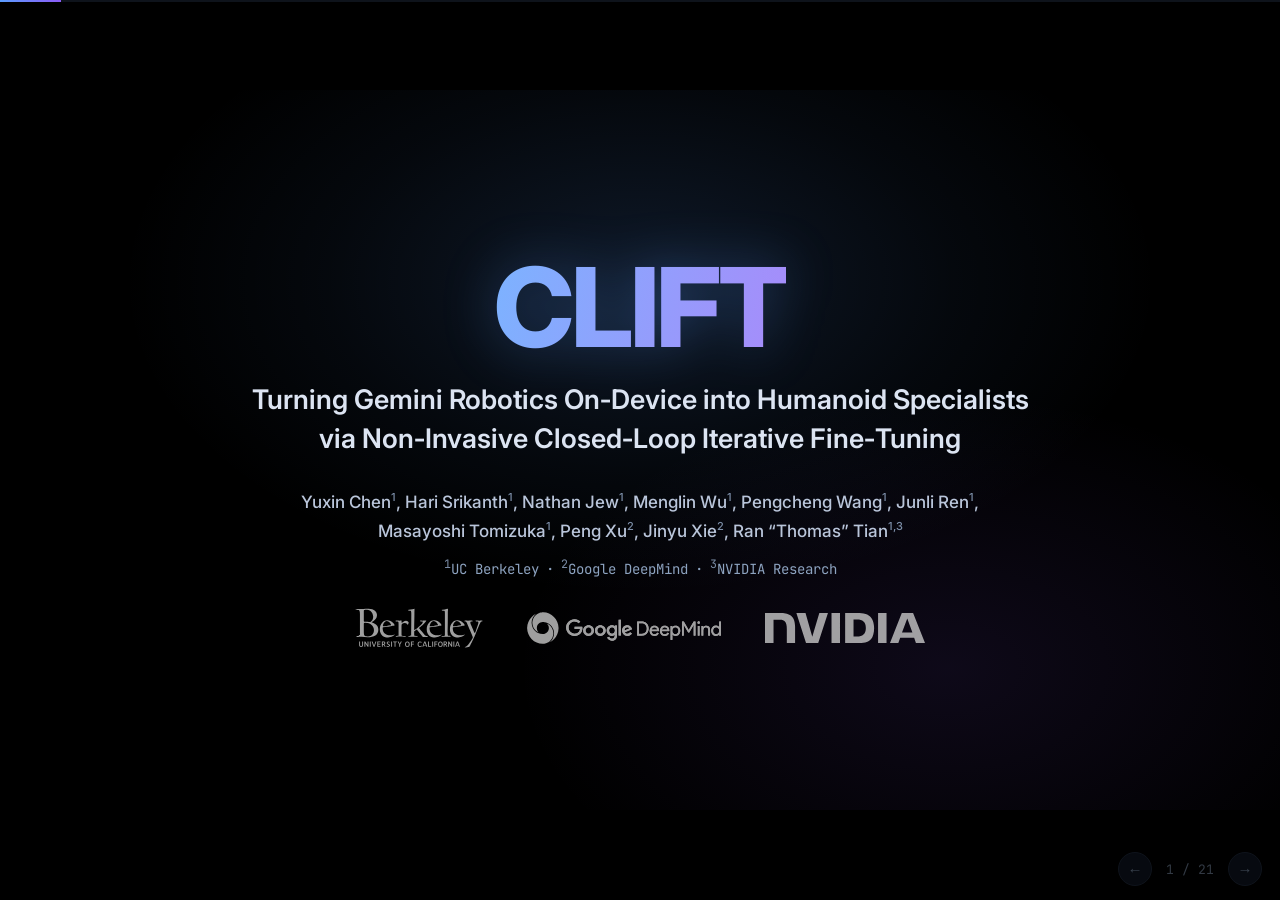
==== slides/index.html @ 599f0b3c "Add talk slides; fix film S05 question line; audit-driven clip recuts - slides/: 21-page HTML talk d" ====
<!DOCTYPE html>
<html lang="en">
<head>
  <meta charset="utf-8">
  <meta name="viewport" content="width=device-width, initial-scale=1">
  <title>CLIFT — Talk Slides</title>
  <meta name="robots" content="noindex">

  <link rel="preconnect" href="https://fonts.googleapis.com">
  <link rel="preconnect" href="https://fonts.gstatic.com" crossorigin>
  <link href="https://fonts.googleapis.com/css2?family=Inter:wght@400;500;600;700;800&family=JetBrains+Mono:wght@400;500;600&display=swap" rel="stylesheet">
  <link rel="stylesheet" href="./slides.css">
  <link rel="icon" href="data:image/svg+xml,%3Csvg xmlns='http://www.w3.org/2000/svg' viewBox='0 0 32 32'%3E%3Cdefs%3E%3ClinearGradient id='g' x1='0' y1='0' x2='1' y2='1'%3E%3Cstop offset='0' stop-color='%237cb3ff'/%3E%3Cstop offset='1' stop-color='%23a78bfa'/%3E%3C/linearGradient%3E%3C/defs%3E%3Crect width='32' height='32' rx='7' fill='%23000'/%3E%3Cpath d='M21.5 11.2a6.4 6.4 0 1 0 0 9.6' fill='none' stroke='url(%23g)' stroke-width='3.2' stroke-linecap='round'/%3E%3C/svg%3E">
  <script defer src="./slides.js"></script>
</head>
<body>

<div class="deck">

  <!-- 1 · title -->
  <section class="slide slide-title slide-full">
    <div class="stage">
      <div class="glow" aria-hidden="true"></div>
      <div class="center-col">
        <h1 class="wordmark grad">CLIFT</h1>
        <p class="deck-line">Turning Gemini Robotics On&#8209;Device into Humanoid Specialists<br>
          via Non&#8209;Invasive Closed&#8209;Loop Iterative Fine&#8209;Tuning</p>
        <p class="authors">
          Yuxin Chen<sup>1</sup>, Hari Srikanth<sup>1</sup>, Nathan Jew<sup>1</sup>, Menglin Wu<sup>1</sup>,
          Pengcheng Wang<sup>1</sup>, Junli Ren<sup>1</sup>,<br>
          Masayoshi Tomizuka<sup>1</sup>, Peng Xu<sup>2</sup>, Jinyu Xie<sup>2</sup>, Ran &ldquo;Thomas&rdquo; Tian<sup>1,3</sup>
        </p>
        <p class="affils"><sup>1</sup>UC Berkeley&ensp;&middot;&ensp;<sup>2</sup>Google DeepMind&ensp;&middot;&ensp;<sup>3</sup>NVIDIA Research</p>
        <div class="logo-row">
          <img src="../static/images/logo_berkeley.svg" alt="UC Berkeley" style="height:40px">
          <img src="../static/images/logo_gdm.svg" alt="Google DeepMind" style="height:32px">
          <img src="../static/images/logo_nvidia.svg" alt="NVIDIA" style="height:30px">
        </div>
      </div>
    </div>
  </section>

  <!-- 2 · background: robot FMs are here -->
  <section class="slide">
    <div class="stage">
      <h2 class="slide-h">Robot foundation models are getting remarkably capable</h2>
      <div class="tiles">
        <div class="tile">
          <video muted loop playsinline preload="metadata" poster="../static/images/bg_aloha_poster.jpg?v=3" src="../static/videos/bg_aloha.mp4?v=3"></video>
          <img class="print-poster" src="../static/images/bg_aloha_poster.jpg?v=3" alt="">
          <p class="tile-name">Bimanual manipulation</p>
        </div>
        <div class="tile">
          <video muted loop playsinline preload="metadata" poster="../static/images/bg_humanoid_poster.jpg?v=3" src="../static/videos/bg_humanoid.mp4?v=3"></video>
          <img class="print-poster" src="../static/images/bg_humanoid_poster.jpg?v=3" alt="">
          <p class="tile-name">Humanoids</p>
        </div>
        <div class="tile">
          <video muted loop playsinline preload="metadata" poster="../static/images/bg_hero_poster.jpg?v=3" src="../static/videos/bg_hero.mp4?v=3"></video>
          <img class="print-poster" src="../static/images/bg_hero_poster.jpg?v=3" alt="">
          <p class="tile-name">Language-conditioned skills</p>
        </div>
      </div>
      <p class="note center">One generalist policy — many tasks, many embodiments, out of the box.&ensp;<span class="credit">footage: Google DeepMind, Gemini Robotics</span></p>
    </div>
  </section>

  <!-- 3 · background: LLMs behind an API -->
  <section class="slide">
    <div class="stage">
      <h2 class="slide-h">In language, capability already lives behind an API</h2>
      <div class="cols cols-media-heavy">
        <div class="col-media">
          <div class="code-card">
<pre><span class="c-dim">$</span> curl https://api.openai.com/v1/<span class="c-hl">fine_tuning</span>/jobs \
    -H "Authorization: Bearer $OPENAI_API_KEY" \
    -d '{
      "model": "gpt-4o",
      "training_file": <span class="c-str">"file-demos-abc123"</span>
    }'

<span class="c-dim">{ "object": "fine_tuning.job", "status": "queued", ... }</span>
<span class="c-pos">&rarr; ft:gpt-4o:your-org::a1b2c3</span></pre>
          </div>
        </div>
        <div class="col-text">
          <ul>
            <li>The strongest language models are <strong>closed-weight</strong> — no parameters, gradients, or logits for downstream users</li>
            <li>Adaptation is a managed service: <strong>upload training data, receive a tuned model</strong></li>
            <li>This is the norm across the frontier</li>
          </ul>
        </div>
      </div>
    </div>
  </section>

  <!-- 4 · background: robotics follows -->
  <section class="slide">
    <div class="stage">
      <h2 class="slide-h">Robotics is following the same playbook</h2>
      <div class="cols cols-media-heavy">
        <div class="col-media">
          <div class="clip"><video muted loop playsinline preload="metadata" poster="../static/images/anim_intro_poster.jpg?v=3" src="../static/videos/anim_intro.mp4?v=3"></video>
          <img class="print-poster" src="../static/images/anim_intro_poster.jpg?v=3" alt=""></div>
        </div>
        <div class="col-text">
          <ul>
            <li>The most capable robot foundation models <strong>may not be fully open-weight</strong></li>
            <li>Capability lives behind a service, not a checkpoint</li>
            <li>Developers may get only one interface: <strong>a managed SFT API</strong></li>
          </ul>
        </div>
      </div>
    </div>
  </section>

  <!-- 3 · GROD -->
  <section class="slide">
    <div class="stage">
      <h2 class="slide-h">Gemini Robotics On&#8209;Device: a powerful foundation</h2>
      <div class="cols">
        <div class="col-text">
          <ul>
            <li>A powerful robot foundation model, designed to run <strong>locally on robots</strong></li>
            <li>Exposed through a <strong>managed SFT API</strong></li>
            <li>Fine-tuned on the same demonstrations, it already far outperforms open-weight alternatives</li>
          </ul>
          <div class="hchart">
            <div class="hlegend">
              <span class="hkey"><i class="hswatch hswatch-grod"></i>GROD (SFT)</span>
              <span class="hkey"><i class="hswatch hswatch-pi"></i>&pi;<sub>0.5</sub> (SFT)</span>
            </div>
            <div class="hgroup">
              <p class="hlabel">Box packing</p>
              <div class="hrow"><div class="htrack"><i class="hfill" style="--w: 93%"></i></div><span class="hval">93</span></div>
              <div class="hrow"><div class="htrack"><i class="hfill hfill-dim" style="--w: 59%"></i></div><span class="hval">59</span></div>
            </div>
            <div class="hgroup">
              <p class="hlabel">Cup insertion</p>
              <div class="hrow"><div class="htrack"><i class="hfill" style="--w: 70%"></i></div><span class="hval">70</span></div>
              <div class="hrow"><div class="htrack"><i class="hfill hfill-dim" style="--w: 50%"></i></div><span class="hval">50</span></div>
            </div>
            <div class="hgroup">
              <p class="hlabel">Bimanual plate handover</p>
              <div class="hrow"><div class="htrack"><i class="hfill" style="--w: 53%"></i></div><span class="hval">53</span></div>
              <div class="hrow"><div class="htrack"><i class="hfill hfill-dim" style="--w: 5%"></i></div><span class="hval">5</span></div>
            </div>
            <p class="hfoot">success rate % &middot; 100 trials &middot; same demonstrations</p>
          </div>
        </div>
        <div class="col-media">
          <div class="clip"><video muted loop playsinline preload="metadata" poster="../static/images/anim_grod_poster.jpg?v=3" src="../static/videos/anim_grod.mp4?v=3"></video>
          <img class="print-poster" src="../static/images/anim_grod_poster.jpg?v=3" alt=""></div>
        </div>
      </div>
    </div>
  </section>

  <!-- 4 · failures -->
  <section class="slide">
    <div class="stage">
      <h2 class="slide-h">Imitation alone leaves a deployment gap</h2>
      <div class="duo">
        <div>
          <div class="clip"><video muted playsinline preload="metadata" poster="../static/images/anim_trend_poster.jpg?v=7" src="../static/videos/anim_trend.mp4?v=7"></video>
          <img class="print-poster" src="../static/images/anim_trend_poster.jpg" alt=""></div>
          <p class="cap">Success rate slides as contact gets richer</p>
        </div>
        <div>
          <div class="clip"><video muted loop playsinline preload="metadata" poster="../static/images/anim_fails_poster.jpg?v=3" src="../static/videos/anim_fails.mp4?v=3"></video>
          <img class="print-poster" src="../static/images/anim_fails_poster.jpg?v=3" alt=""></div>
          <div class="pillrow">
            <span class="pill-tag">after deployment</span>
            <span class="pill">covariate shift</span>
            <span class="pill">real-world dynamics</span>
            <span class="pill">controller-specific failures</span>
          </div>
        </div>
      </div>
      <p class="note center">A limit of SFT-only adaptation — for any policy, not any particular model.</p>
    </div>
  </section>

  <!-- 5 · the wall -->
  <section class="slide">
    <div class="stage">
      <h2 class="slide-h">Every door into closed-loop training is locked</h2>
      <div class="cols cols-media-heavy">
        <div class="col-media">
          <div class="clip"><video muted loop playsinline preload="metadata" poster="../static/images/anim_locked_poster.jpg?v=6" src="../static/videos/anim_locked.mp4?v=6"></video>
          <img class="print-poster" src="../static/images/anim_locked_poster.jpg?v=6" alt=""></div>
        </div>
        <div class="col-text">
          <ul>
            <li>Mastery takes practice: the robot must learn <strong>in closed loop</strong></li>
            <li>Standard closed-loop learning needs <strong>gradients, losses, action likelihoods, custom objectives</strong></li>
            <li>A closed-weight model exposes none of them — by design</li>
          </ul>
          <p class="note">The only access point: a managed SFT API.</p>
        </div>
      </div>
    </div>
  </section>

  <!-- 6 · question -->
  <section class="slide slide-full">
    <div class="stage">
      <div class="center-col statement">
        <h2 class="big-q">How can a closed-weight model<br>learn in <em class="grad-inline">closed loop</em>?</h2>
      </div>
    </div>
  </section>

  <!-- 7 · reveal -->
  <section class="slide">
    <div class="stage">
      <h2 class="slide-h"><span class="grad-inline">CLIFT</span> — Closed-Loop Iterative Fine-Tuning</h2>
      <div class="cols cols-media-heavy">
        <div class="col-media">
          <div class="clip"><video muted loop playsinline preload="metadata" poster="../static/images/anim_reveal_poster.jpg?v=3" src="../static/videos/anim_reveal.mp4?v=3"></video>
          <img class="print-poster" src="../static/images/anim_reveal_poster.jpg?v=3" alt=""></div>
        </div>
        <div class="col-text">
          <ul>
            <li>We cannot open the model —<br><strong>but we can change what it learns from</strong></li>
            <li>Not just expert demonstrations: the robot&rsquo;s <strong>entire deployment experience</strong></li>
            <li>Successes, failures, and everything in between</li>
          </ul>
        </div>
      </div>
    </div>
  </section>

  <!-- 8 · method overview -->
  <section class="slide">
    <div class="stage">
      <h2 class="slide-h">A deployment-time data flywheel — API-only, non-invasive</h2>
      <div class="plate">
        <img src="../static/images/teaser.png" alt="The CLIFT flywheel diagram">
      </div>
    </div>
  </section>

  <!-- 9a · reward training -->
  <section class="slide">
    <div class="stage">
      <p class="kicker"><span class="step-num">01</span>Score</p>
      <h2 class="slide-h">A reward model calibrated to human judgment</h2>
      <div class="flow">
        <div class="flow-stage">
          <div class="flow-card">
            <h3>VLM reward generator</h3>
            <p><strong>K&thinsp;=&thinsp;12</strong> candidate dense reward functions per task, via temperature sampling</p>
            <div class="chips"><span>r&#8321;</span><span>r&#8322;</span><span>&#8230;</span><span>r&#8321;&#8322;</span></div>
          </div>
        </div>
        <div class="flow-arrow">&rarr;<span>select</span></div>
        <div class="flow-stage">
          <div class="flow-card">
            <h3>A &nbsp;&gt;&nbsp; B</h3>
            <div class="ab-pair">
              <div class="ab-good"><video muted loop playsinline preload="metadata" src="../static/videos/ab_a.mp4?v=3"></video><span>A</span></div>
              <div class="ab-bad"><video muted loop playsinline preload="metadata" src="../static/videos/ab_b.mp4?v=3"></video><span>B</span></div>
            </div>
            <p><strong>100 rollout pairs</strong>, judged side-by-side from three viewpoints by an expert</p>
            <div class="chips"><span>cleaner grasps</span><span>smoother motion</span><span>safer contacts</span></div>
          </div>
        </div>
        <div class="flow-arrow">&rarr;<span>distill</span></div>
        <div class="flow-stage">
          <div class="flow-card flow-card-hl">
            <h3>&#10022; Dense reward model</h3>
            <p>Qwen3-VL, regressed onto the ~200 preference-labeled rollouts &middot; per-step, reusable across cycles</p>
            <div class="chips chips-pos"><span>progress</span><span>quality</span><span>safety</span></div>
          </div>
        </div>
      </div>
      <p class="note center">Select: keep the candidates whose induced return rankings best match human preferences &middot; calibrate once, score every rollout.</p>
    </div>
  </section>

  <!-- 9a2 · reward model concept -->
  <section class="slide">
    <div class="stage">
      <p class="kicker"><span class="step-num">01</span>Score</p>
      <h2 class="slide-h">What the reward model computes</h2>
      <div class="clip clip-wide"><video muted loop playsinline preload="metadata" poster="../static/images/anim_rmconcept_poster.jpg" src="../static/videos/anim_rmconcept.mp4"></video>
      <img class="print-poster" src="../static/images/anim_rmconcept_poster.jpg" alt=""></div>
      <p class="note center">Observations + task context &rarr; dense per-frame rewards &middot; failures collapse to zero &middot; the signal that enables policy improvement.</p>
    </div>
  </section>

  <!-- 9b · scoring -->
  <section class="slide">
    <div class="stage">
      <p class="kicker"><span class="step-num">01</span>Score</p>
      <h2 class="slide-h">The reward model watches every rollout</h2>
      <div class="cols cols-media-heavy">
        <div class="col-media">
          <div class="clip"><video muted loop playsinline preload="metadata" poster="../static/images/anim_reward_poster.jpg?v=3" src="../static/videos/anim_reward.mp4?v=3"></video>
          <img class="print-poster" src="../static/images/anim_reward_poster.jpg?v=3" alt=""></div>
        </div>
        <div class="col-text">
          <ul>
            <li>Scores <strong>task progress, execution quality, and safety</strong> at every step</li>
            <li>Judges rollouts like a human operator</li>
            <li>Credit assigned <strong>chunk by chunk</strong>, not per episode</li>
          </ul>
        </div>
      </div>
    </div>
  </section>

  <!-- 10 · relabel -->
  <section class="slide">
    <div class="stage">
      <p class="kicker"><span class="step-num">02</span>Relabel</p>
      <h2 class="slide-h">Reward feedback becomes ordinary SFT data</h2>
      <div class="cols cols-media-heavy">
        <div class="col-media">
          <div class="clip"><video muted loop playsinline preload="metadata" poster="../static/images/anim_encode_poster.jpg?v=3" src="../static/videos/anim_encode.mp4?v=3"></video>
          <img class="print-poster" src="../static/images/anim_encode_poster.jpg?v=3" alt=""></div>
        </div>
        <div class="col-text">
          <ul>
            <li>Each chunk compared, via visual retrieval, against chunks from similar states &rarr; <strong>advantage token</strong></li>
            <li>Observation and action exactly as executed; the advantage written <strong>into the instruction</strong>, in plain text</li>
            <li>To the API, this is just supervised data</li>
          </ul>
        </div>
      </div>
    </div>
  </section>

  <!-- 10b · retrieval evidence -->
  <section class="slide">
    <div class="stage">
      <p class="kicker"><span class="step-num">02</span>Relabel</p>
      <h2 class="slide-h">Advantage is judged against similar states</h2>
      <div class="plate">
        <img src="../static/images/fig_retrieval.png?v=1" alt="Query observation and top-3 most similar observations retrieved from other rollouts, box packing task">
      </div>
      <p class="note center">Each chunk&rsquo;s return is compared against chunks from the most similar starting states, retrieved by visual similarity
        — so credit auto-calibrates to state difficulty. Top-returning chunks earn <span style="color: var(--pos)">Advantage=True</span>.</p>
    </div>
  </section>

  <!-- 11 · condition -->
  <section class="slide">
    <div class="stage">
      <p class="kicker"><span class="step-num">03</span>Condition</p>
      <h2 class="slide-h">At inference, the token becomes a switch</h2>
      <div class="cols cols-media-heavy">
        <div class="col-media">
          <div class="clip"><video muted loop playsinline preload="metadata" poster="../static/images/anim_condition_poster.jpg?v=3" src="../static/videos/anim_condition.mp4?v=3"></video>
          <img class="print-poster" src="../static/images/anim_condition_poster.jpg?v=3" alt=""></div>
        </div>
        <div class="col-text">
          <ul>
            <li>During training the advantage token was a label</li>
            <li>At deployment it is flipped one way — <strong class="pos">True</strong></li>
            <li>The policy steers toward what humans prefer, away from what the reward model rejected</li>
          </ul>
        </div>
      </div>
    </div>
  </section>

  <!-- 12 · iterate -->
  <section class="slide">
    <div class="stage">
      <p class="kicker"><span class="step-num">04</span>Iterate</p>
      <h2 class="slide-h">Deploy &rarr; score &rarr; relabel &rarr; fine&#8209;tune — then again</h2>
      <div class="cols cols-media-heavy">
        <div class="col-media">
          <div class="clip"><video muted loop playsinline preload="metadata" poster="../static/images/anim_flywheel_poster.jpg?v=3" src="../static/videos/anim_flywheel.mp4?v=3"></video>
          <img class="print-poster" src="../static/images/anim_flywheel_poster.jpg?v=3" alt=""></div>
        </div>
        <div class="col-text">
          <ul>
            <li>Relabeled rollouts appended to a <strong>cumulative dataset</strong></li>
            <li>Base model re-fine-tuned <strong>from scratch</strong> each cycle — avoids distributional drift</li>
            <li>Each cycle: a stronger task specialist</li>
          </ul>
        </div>
      </div>
    </div>
  </section>

  <!-- 13 · setup -->
  <section class="slide">
    <div class="stage">
      <h2 class="slide-h">Real Unitree G1 humanoid &middot; three contact-rich tasks</h2>
      <div class="cols cols-even">
        <div class="col-media">
          <div class="plate plate-photo"><img src="../static/images/teleop.png" alt="Whole-body VR teleoperation"></div>
          <p class="cap">Whole-body VR teleoperation for demonstrations</p>
        </div>
        <div class="col-media">
          <div class="plate"><img src="../static/images/tasks.png" alt="Task suite"></div>
          <p class="cap">Box packing &middot; cup insertion &middot; bimanual plate handover</p>
        </div>
      </div>
      <p class="note center">Whole-body balancing throughout — viewpoint, end-effector pose and contact geometry keep shifting.</p>
    </div>
  </section>

  <!-- 14 · results -->
  <section class="slide" id="results-slide">
    <div class="stage">
      <h2 class="slide-h">Generalist &rarr; specialist, in two cycles</h2>
      <div class="tiles">
        <div class="tile">
          <video muted loop playsinline preload="metadata" poster="../static/images/task_box_poster.jpg?v=3" src="../static/videos/task_box.mp4?v=3"></video>
          <img class="print-poster" src="../static/images/task_box_poster.jpg?v=3" alt="">
          <p class="tile-name">Box packing</p>
          <p class="tile-nums"><span class="base">93%</span><span class="arr">&rarr;</span><span class="fin" data-count="100" data-from="93">100%</span></p>
        </div>
        <div class="tile">
          <video muted loop playsinline preload="metadata" poster="../static/images/task_cup_poster.jpg?v=3" src="../static/videos/task_cup.mp4?v=3"></video>
          <img class="print-poster" src="../static/images/task_cup_poster.jpg?v=3" alt="">
          <p class="tile-name">Cup insertion</p>
          <p class="tile-nums"><span class="base">70%</span><span class="arr">&rarr;</span><span class="fin" data-count="98" data-from="70">98%</span></p>
        </div>
        <div class="tile">
          <video muted loop playsinline preload="metadata" poster="../static/images/task_plate_poster.jpg?v=3" src="../static/videos/task_plate.mp4?v=3"></video>
          <img class="print-poster" src="../static/images/task_plate_poster.jpg?v=3" alt="">
          <p class="tile-name">Bimanual plate handover</p>
          <p class="tile-nums"><span class="base">53%</span><span class="arr">&rarr;</span><span class="fin" data-count="96" data-from="53">96%</span></p>
        </div>
      </div>
      <p class="note center">Success rate over 100 trials per task &middot; API-only &middot; no additional human demonstrations</p>
    </div>
  </section>

  <!-- 15 · beyond GROD -->
  <section class="slide">
    <div class="stage">
      <h2 class="slide-h">The mechanism transfers — the base model sets the ceiling</h2>
      <div class="cols">
        <div class="col-text">
          <ul>
            <li>Same pipeline improves open-weight &pi;<sub>0.5</sub>: 59/50/5 &rarr; <strong>76/56/30</strong> — but plateaus far lower</li>
            <li>A stronger model through a <strong>narrow SFT interface</strong> beats a weaker model with full internal access (FiLM-style invasive conditioning)</li>
            <li>Emergent behaviors after closed-loop practice: reorienting before grasping, retrying failed insertions</li>
          </ul>
        </div>
        <div class="col-media">
          <div class="plate"><img src="../static/images/results.png" alt="Results across models and access regimes"></div>
        </div>
      </div>
    </div>
  </section>

  <!-- 16 · closing -->
  <section class="slide slide-title slide-full">
    <div class="stage">
      <div class="glow" aria-hidden="true"></div>
      <div class="center-col">
        <h1 class="wordmark grad">CLIFT</h1>
        <p class="deck-line">Task mastery for closed-weight robot foundation models —<br>
          <strong>without ever opening the model box.</strong></p>
        <p class="affils">arxiv.org/abs/2607.29172&ensp;&middot;&ensp;thomaschen98.github.io/clift</p>
        <div class="logo-row">
          <img src="../static/images/logo_berkeley.svg" alt="UC Berkeley" style="height:36px">
          <img src="../static/images/logo_gdm.svg" alt="Google DeepMind" style="height:29px">
          <img src="../static/images/logo_nvidia.svg" alt="NVIDIA" style="height:27px">
        </div>
      </div>
    </div>
  </section>

</div>

<div class="hud" aria-hidden="true">
  <button class="hud-btn" id="prev" aria-label="Previous slide">&#8592;</button>
  <span class="hud-count" id="count">1 / 16</span>
  <button class="hud-btn" id="next" aria-label="Next slide">&#8594;</button>
</div>
<div class="deck-progress" aria-hidden="true"><i id="deck-bar"></i></div>

</body>
</html>
---- slides/slides.css ----
/* ==========================================================================
   CLIFT talk slides — same design system as the film and the project page.
   Fixed 1280x720 stage, scaled to the viewport. Print = one page per slide.
   ========================================================================== */

:root {
  --bg: #000000;
  --surface: #121a29;
  --surface-2: #161e2e;
  --border: #243044;
  --text: #e8edf5;
  --text-dim: #8da3c0;
  --text-faint: #7d8fa9;
  --brand: #5b9dff;
  --brand-bright: #7cb3ff;
  --brand2: #8b5cf6;
  --brand2-bright: #a78bfa;
  --pos: #34d399;
  --font: 'Inter', -apple-system, 'Segoe UI', Roboto, Helvetica, Arial, sans-serif;
  --mono: 'JetBrains Mono', 'SF Mono', Menlo, Consolas, monospace;
}

* { box-sizing: border-box; }

html, body {
  margin: 0;
  height: 100%;
  background: var(--bg);
  color: var(--text);
  font-family: var(--font);
  overflow: hidden;
}

/* ---------------- deck & stage ---------------- */

.slide {
  position: fixed;
  inset: 0;
  display: none;
  align-items: center;
  justify-content: center;
}
.slide.active { display: flex; }

.stage {
  position: relative;
  width: 1280px;
  height: 720px;
  padding: 186px 72px 52px;
  transform-origin: center center;
  overflow: hidden;
  display: flex;
  flex-direction: column;
  justify-content: center;
}
/* pinned header: identical position on every content slide */
.stage > .kicker { position: absolute; top: 60px; left: 72px; right: 72px; margin: 0; text-align: center; }
.stage > .slide-h { position: absolute; top: 94px; left: 72px; right: 72px; margin: 0; text-align: center; }
/* full-bleed slides (title, statement, closing) keep symmetric padding */
.slide-full .stage { padding: 56px 72px; }

/* ---------------- shared type ---------------- */

.grad,
.grad-inline {
  background-image: linear-gradient(105deg, var(--brand-bright), var(--brand2-bright));
  -webkit-background-clip: text;
  background-clip: text;
  color: transparent;
  font-style: normal;
}

.kicker {
  margin: 0 0 10px;
  font-family: var(--mono);
  font-size: 15px;
  font-weight: 500;
  letter-spacing: 0.22em;
  text-transform: uppercase;
  color: var(--brand-bright);
}
.step-num {
  font-size: 30px;
  font-weight: 600;
  margin-right: 14px;
  vertical-align: -3px;
  background-image: linear-gradient(105deg, var(--brand-bright), var(--brand2-bright));
  -webkit-background-clip: text;
  background-clip: text;
  color: transparent;
}

.slide-h {
  margin: 0 0 30px;
  font-size: 40px;
  font-weight: 800;
  letter-spacing: -0.02em;
  line-height: 1.15;
}

/* ---------------- layouts ---------------- */

.cols { display: flex; gap: 48px; align-items: center; }
.cols .col-text { flex: 1; min-width: 0; }
.cols .col-media { flex: 1.1; min-width: 0; }
.cols-media-heavy .col-media { flex: 1.55; }
.cols-even { align-items: flex-start; }
.cols-even .col-media { flex: 1; }

.col-text ul {
  margin: 0;
  padding: 0;
  list-style: none;
}
.col-text li {
  position: relative;
  padding-left: 26px;
  margin-bottom: 20px;
  font-size: 21px;
  line-height: 1.5;
  color: #c9d3e4;
}
.col-text li::before {
  content: '';
  position: absolute;
  left: 0;
  top: 12px;
  width: 12px;
  height: 2px;
  border-radius: 1px;
  background: linear-gradient(90deg, var(--brand), var(--brand2));
}
.col-text strong { color: var(--text); }
.col-text .pos { color: var(--pos); }

.note {
  margin: 26px 0 0;
  font-family: var(--mono);
  font-size: 15.5px;
  color: var(--text-dim);
}
.note.center { text-align: center; margin-top: 24px; }

/* media frames */
.clip {
  position: relative;
  aspect-ratio: 16 / 9;
  border-radius: 16px;
  overflow: hidden;
  border: 1px solid transparent;
  background:
    linear-gradient(#000, #000) padding-box,
    linear-gradient(135deg, rgba(124, 179, 255, 0.45), rgba(255, 255, 255, 0.10) 40%, rgba(167, 139, 250, 0.45)) border-box;
  box-shadow: 0 24px 70px rgba(0, 0, 0, 0.55);
}
.clip video { display: block; width: 100%; height: 100%; object-fit: contain; }
.clip-wide { aspect-ratio: auto; }
.clip-wide video { height: auto; }

.plate {
  background: #f2f2f2;
  border-radius: 14px;
  border: 1px solid rgba(255, 255, 255, 0.16);
  padding: 12px;
  box-shadow: inset 0 1px 0 rgba(255, 255, 255, 0.35), 0 24px 64px rgba(0, 0, 0, 0.45);
  max-height: 500px;
  display: flex;
  align-items: center;
  justify-content: center;
}
.plate img {
  display: block;
  max-width: 100%;
  max-height: 470px;
  border-radius: 8px;
  filter: brightness(0.95) saturate(1.03);
}
.plate-photo {
  padding: 0;
  background:
    linear-gradient(#05070c, #05070c) padding-box,
    linear-gradient(135deg, rgba(124, 179, 255, 0.35), rgba(255, 255, 255, 0.08) 40%, rgba(167, 139, 250, 0.35)) border-box;
  border: 1px solid transparent;
}
.plate-photo img { border-radius: 13px; filter: none; }

.cap {
  margin: 12px 0 0;
  text-align: center;
  font-family: var(--mono);
  font-size: 14px;
  color: var(--text-dim);
}

/* horizontal bar chart (film results-bar grammar) */
.hchart { margin-top: 24px; }
.hlegend { display: flex; gap: 22px; margin-bottom: 14px; }
.hkey { display: inline-flex; align-items: center; gap: 8px; font-family: var(--mono); font-size: 13px; color: var(--text-dim); }
.hswatch { width: 18px; height: 8px; border-radius: 4px; }
.hswatch-grod { background: linear-gradient(90deg, var(--brand), var(--brand2)); }
.hswatch-pi { background: rgba(141, 163, 192, 0.45); }
.hgroup { margin-bottom: 14px; }
.hlabel { margin: 0 0 6px; font-size: 15px; font-weight: 600; color: #c9d3e4; }
.hrow { display: grid; grid-template-columns: 1fr 34px; align-items: center; gap: 10px; margin-bottom: 5px; }
.htrack { height: 11px; border-radius: 999px; background: rgba(141, 163, 192, 0.14); overflow: hidden; }
.hfill {
  display: block;
  height: 100%;
  width: 0;
  border-radius: 999px;
  background: linear-gradient(90deg, var(--brand), var(--brand2));
  box-shadow: 0 0 10px rgba(91, 157, 255, 0.35);
  transition: width 1s cubic-bezier(0.22, 1, 0.36, 1) 0.15s;
}
.hfill-dim { background: rgba(141, 163, 192, 0.45); box-shadow: none; }
.slide.active .hfill { width: var(--w); }
.hval { font-family: var(--mono); font-size: 15px; color: var(--text-dim); text-align: right; font-variant-numeric: tabular-nums; }
.hfoot { margin: 10px 0 0; font-family: var(--mono); font-size: 12.5px; color: var(--text-faint); }
@media print { .hfill { width: var(--w) !important; transition: none; } }

/* code card (LLM fine-tune API mock) */
.code-card {
  border-radius: 16px;
  border: 1px solid transparent;
  background:
    linear-gradient(#0a0f18, #0a0f18) padding-box,
    linear-gradient(135deg, rgba(124, 179, 255, 0.45), rgba(255, 255, 255, 0.10) 40%, rgba(167, 139, 250, 0.45)) border-box;
  box-shadow: 0 24px 70px rgba(0, 0, 0, 0.55);
  padding: 28px 32px;
}
.code-card pre {
  margin: 0;
  font-family: var(--mono);
  font-size: 16.5px;
  line-height: 1.75;
  color: #c9d3e4;
  white-space: pre-wrap;
}
.c-dim { color: var(--text-faint); }
.c-hl { color: var(--brand-bright); }
.c-str { color: var(--brand2-bright); }
.c-pos { color: var(--pos); font-weight: 600; }

/* two clips side by side */
.duo { display: flex; gap: 24px; align-items: flex-start; }
.duo > div { flex: 1; min-width: 0; }

/* failure-cause pills */
.pillrow { display: flex; align-items: center; justify-content: center; gap: 10px; flex-wrap: wrap; margin-top: 12px; }
.pill-tag { font-family: var(--mono); font-size: 11px; letter-spacing: 0.18em; text-transform: uppercase; color: var(--text-faint); margin-right: 2px; }
.pill {
  font-family: var(--mono);
  font-size: 13.5px;
  color: #fda4af;
  background: rgba(251, 113, 133, 0.10);
  border: 1px solid rgba(251, 113, 133, 0.35);
  border-radius: 999px;
  padding: 4px 12px;
}

/* select-then-distill flow */
.flow { display: flex; align-items: center; gap: 20px; margin: 12px 0 8px; }
.flow-stage { flex: 1; min-width: 0; opacity: 0; transform: translateY(14px); transition: opacity 0.5s ease, transform 0.5s ease; }
.slide.active .flow-stage { opacity: 1; transform: none; }
.slide.active .flow-stage:nth-of-type(1) { transition-delay: 0.1s; }
.slide.active .flow-stage:nth-of-type(3) { transition-delay: 0.55s; }
.slide.active .flow-stage:nth-of-type(5) { transition-delay: 1.0s; }
.flow-arrow {
  flex: 0 0 auto;
  display: flex;
  flex-direction: column;
  align-items: center;
  gap: 2px;
  color: var(--brand-bright);
  font-size: 30px;
  opacity: 0;
  transition: opacity 0.4s ease;
}
.slide.active .flow-arrow { opacity: 1; }
.slide.active .flow-arrow:nth-of-type(2) { transition-delay: 0.4s; }
.slide.active .flow-arrow:nth-of-type(4) { transition-delay: 0.85s; }
.flow-arrow span {
  font-family: var(--mono);
  font-size: 12px;
  letter-spacing: 0.14em;
  text-transform: uppercase;
  color: var(--text-faint);
}
.flow-card {
  background: var(--surface);
  border: 1px solid var(--border);
  border-radius: 16px;
  padding: 26px 26px 24px;
  min-height: 220px;
  box-shadow: inset 0 1px 0 rgba(255, 255, 255, 0.04);
}
.flow-card h3 { margin: 0 0 10px; font-family: var(--mono); font-size: 21px; font-weight: 600; color: var(--text); }
.flow-card p { margin: 0 0 16px; font-size: 16.5px; line-height: 1.55; color: var(--text-dim); }
.flow-card-hl {
  border: 1px solid transparent;
  background:
    linear-gradient(var(--surface-2), var(--surface-2)) padding-box,
    linear-gradient(135deg, rgba(124, 179, 255, 0.55), rgba(167, 139, 250, 0.55)) border-box;
}
.flow-card-hl h3 { background-image: linear-gradient(105deg, var(--brand-bright), var(--brand2-bright)); -webkit-background-clip: text; background-clip: text; color: transparent; }
.chips { display: flex; gap: 8px; flex-wrap: wrap; }
.chips span {
  font-family: var(--mono);
  font-size: 13.5px;
  color: var(--text-dim);
  background: rgba(91, 157, 255, 0.08);
  border: 1px solid rgba(91, 157, 255, 0.30);
  border-radius: 999px;
  padding: 3px 12px;
}
.chips-pos span { color: #6ee7b7; background: rgba(52, 211, 153, 0.08); border-color: rgba(52, 211, 153, 0.30); }

/* A/B preference minis */
.ab-pair { display: flex; gap: 10px; margin: 2px 0 14px; }
.ab-pair > div { position: relative; flex: 1; min-width: 0; }
.ab-pair video { display: block; width: 100%; border-radius: 8px; border: 1px solid rgba(141, 163, 192, 0.25); }
.ab-good video { border-color: rgba(52, 211, 153, 0.45); }
.ab-bad video { border-color: rgba(251, 113, 133, 0.35); }
.ab-pair span {
  position: absolute;
  top: 6px;
  left: 8px;
  font-family: var(--mono);
  font-size: 12px;
  font-weight: 600;
  color: var(--text);
  background: rgba(0, 0, 0, 0.55);
  border-radius: 6px;
  padding: 1px 7px;
}

/* mini table */
.mini-table {
  margin-top: 26px;
  border-collapse: collapse;
  font-size: 18px;
  width: 100%;
}
.mini-table th, .mini-table td {
  padding: 8px 14px;
  text-align: right;
  border-bottom: 1px solid rgba(36, 48, 68, 0.7);
  font-variant-numeric: tabular-nums;
}
.mini-table th:first-child, .mini-table td:first-child { text-align: left; }
.mini-table th {
  font-family: var(--mono);
  font-size: 12px;
  letter-spacing: 0.14em;
  text-transform: uppercase;
  color: var(--text-dim);
  font-weight: 600;
}
.mini-table tr.hl td { background: linear-gradient(90deg, rgba(91, 157, 255, 0.13), rgba(91, 157, 255, 0.02)); color: var(--text); font-weight: 600; }
.mini-table tr:last-child td { border-bottom: none; color: var(--text-dim); }

/* ---------------- title & statement slides ---------------- */

.center-col {
  position: relative;
  height: 100%;
  display: flex;
  flex-direction: column;
  align-items: center;
  justify-content: center;
  text-align: center;
}
.glow {
  position: absolute;
  inset: -60px;
  pointer-events: none;
  background:
    radial-gradient(700px 420px at 50% 30%, rgba(91, 157, 255, 0.16) 0%, rgba(91, 157, 255, 0.05) 45%, transparent 74%),
    radial-gradient(600px 380px at 72% 76%, rgba(139, 92, 246, 0.10) 0%, transparent 72%);
}
.wordmark {
  margin: 0 0 18px;
  font-size: 110px;
  font-weight: 800;
  letter-spacing: -0.03em;
  line-height: 1;
  filter: drop-shadow(0 0 26px rgba(91, 157, 255, 0.30));
}
.deck-line {
  margin: 0 0 30px;
  font-size: 27px;
  font-weight: 600;
  line-height: 1.45;
  color: #dce4f2;
}
.deck-line strong { color: var(--text); }
.authors { margin: 0 0 10px; font-size: 17px; font-weight: 500; color: #b9c5da; line-height: 1.7; }
.authors sup { color: var(--text-faint); font-size: 11px; }
.affils { margin: 0 0 30px; font-family: var(--mono); font-size: 14px; color: var(--text-dim); }
.affils sup { color: var(--text-faint); }
.logo-row { display: flex; align-items: center; justify-content: center; gap: 44px; }
.logo-row img { filter: brightness(0) invert(0.78); opacity: 0.8; }

.statement h2 {
  margin: 0 0 26px;
  font-size: 52px;
  font-weight: 800;
  letter-spacing: -0.02em;
  line-height: 1.22;
}
.statement .sub { margin: 0; font-size: 23px; line-height: 1.6; color: var(--text-dim); }
.big-q { font-size: 62px !important; }

/* ---------------- results tiles ---------------- */

.tiles { display: flex; gap: 24px; }
.tile {
  flex: 1;
  background: linear-gradient(180deg, var(--surface-2), var(--surface) 60%);
  border: 1px solid var(--border);
  border-radius: 16px;
  overflow: hidden;
}
.tile video { display: block; width: 100%; aspect-ratio: 25 / 16; object-fit: cover; background: #000; }
.tile-name { margin: 14px 18px 4px; font-size: 17px; font-weight: 700; }
.tile-nums { margin: 0 18px 16px; display: flex; align-items: baseline; gap: 10px; }
.tile-nums .base { font-family: var(--mono); font-size: 18px; color: var(--text-faint); }
.tile-nums .arr { color: var(--text-faint); }
.credit { color: var(--text-faint); font-size: 13px; }
.tile-nums .fin {
  font-family: var(--mono);
  font-size: 38px;
  font-weight: 600;
  letter-spacing: -1px;
  color: var(--pos);
  font-variant-numeric: tabular-nums;
  text-shadow: 0 0 22px rgba(52, 211, 153, 0.25);
}

/* ---------------- HUD ---------------- */

.hud {
  position: fixed;
  right: 18px;
  bottom: 14px;
  z-index: 10;
  display: flex;
  align-items: center;
  gap: 10px;
  opacity: 0.4;
  transition: opacity 0.2s;
}
.hud:hover { opacity: 1; }
.hud-btn {
  width: 34px;
  height: 34px;
  border-radius: 50%;
  border: 1px solid var(--border);
  background: var(--surface);
  color: var(--text-dim);
  font-size: 15px;
  cursor: pointer;
}
.hud-btn:hover { color: var(--text); border-color: rgba(91, 157, 255, 0.55); }
.hud-count { font-family: var(--mono); font-size: 13px; color: var(--text-faint); min-width: 56px; text-align: center; }

.deck-progress {
  position: fixed;
  left: 0;
  right: 0;
  top: 0;
  height: 2px;
  z-index: 10;
  background: rgba(36, 48, 68, 0.4);
}
.deck-progress i {
  display: block;
  height: 100%;
  width: 0;
  background: linear-gradient(90deg, var(--brand), var(--brand2));
  transition: width 0.25s ease;
}

.print-poster { display: none; }

/* ---------------- print: one page per slide ---------------- */

@page { size: 1280px 720px; margin: 0; }
@media print {
  html, body { overflow: visible; height: auto; background: var(--bg); }
  .slide {
    display: flex !important;
    position: relative;
    inset: auto;
    width: 1280px;
    height: 720px;
    page-break-after: always;
    break-after: page;
  }
  .stage { transform: none !important; }
  .hud, .deck-progress { display: none !important; }
  .clip video, .tile video { display: none; }
  .clip .print-poster { display: block; width: 100%; height: 100%; object-fit: contain; }
  .tile .print-poster { display: block; width: 100%; aspect-ratio: 25 / 16; object-fit: cover; }
}
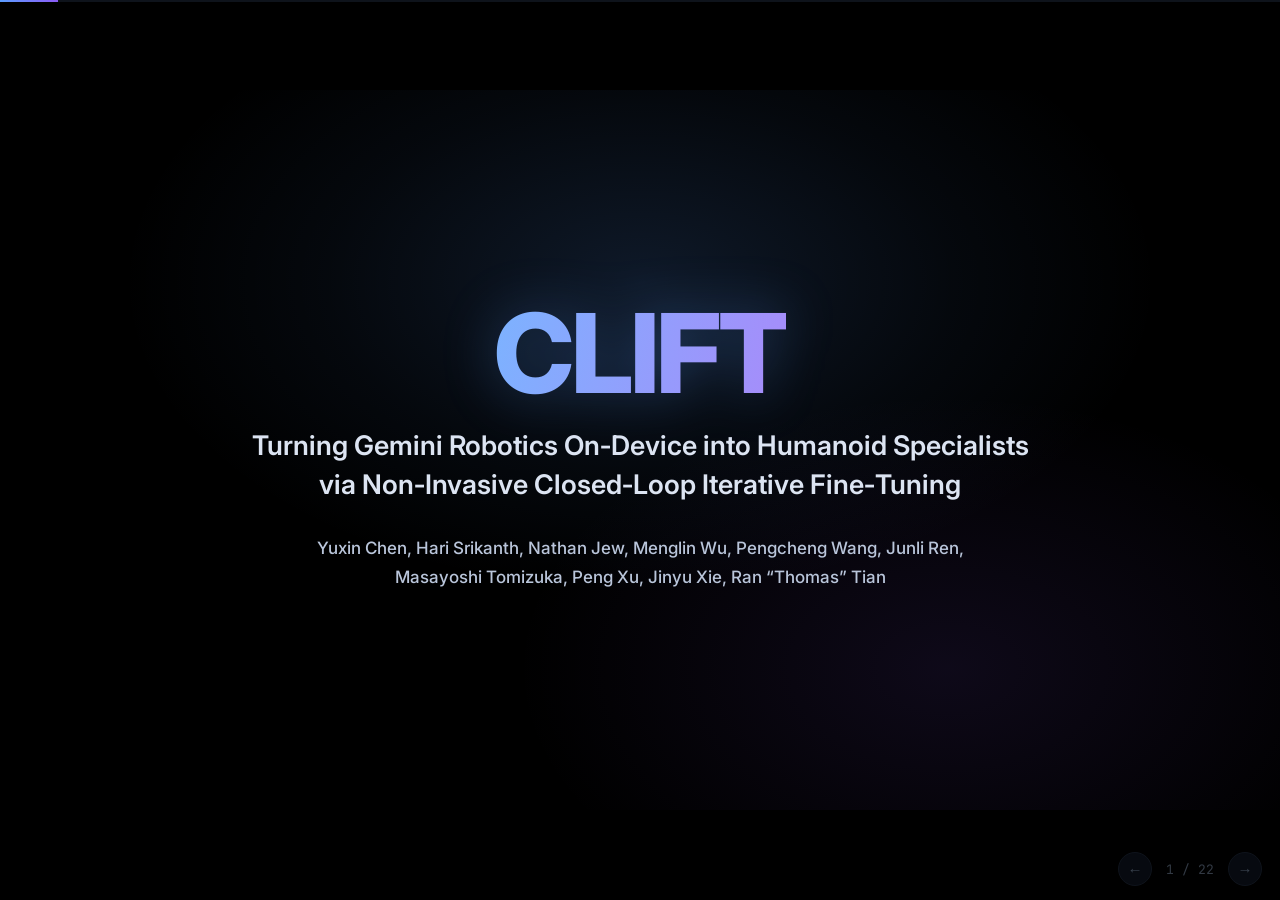
==== commit e970238c: "Slides: split base-model slide, emergent-behavior videos, method deep-dives; move site to clift-robo" ====
--- a/slides/index.html
+++ b/slides/index.html
@@ -26,16 +26,9 @@
         <p class="deck-line">Turning Gemini Robotics On&#8209;Device into Humanoid Specialists<br>
           via Non&#8209;Invasive Closed&#8209;Loop Iterative Fine&#8209;Tuning</p>
         <p class="authors">
-          Yuxin Chen<sup>1</sup>, Hari Srikanth<sup>1</sup>, Nathan Jew<sup>1</sup>, Menglin Wu<sup>1</sup>,
-          Pengcheng Wang<sup>1</sup>, Junli Ren<sup>1</sup>,<br>
-          Masayoshi Tomizuka<sup>1</sup>, Peng Xu<sup>2</sup>, Jinyu Xie<sup>2</sup>, Ran &ldquo;Thomas&rdquo; Tian<sup>1,3</sup>
+          Yuxin Chen, Hari Srikanth, Nathan Jew, Menglin Wu, Pengcheng Wang, Junli Ren,<br>
+          Masayoshi Tomizuka, Peng Xu, Jinyu Xie, Ran &ldquo;Thomas&rdquo; Tian
         </p>
-        <p class="affils"><sup>1</sup>UC Berkeley&ensp;&middot;&ensp;<sup>2</sup>Google DeepMind&ensp;&middot;&ensp;<sup>3</sup>NVIDIA Research</p>
-        <div class="logo-row">
-          <img src="../static/images/logo_berkeley.svg" alt="UC Berkeley" style="height:40px">
-          <img src="../static/images/logo_gdm.svg" alt="Google DeepMind" style="height:32px">
-          <img src="../static/images/logo_nvidia.svg" alt="NVIDIA" style="height:30px">
-        </div>
       </div>
     </div>
   </section>
@@ -279,17 +272,6 @@
     </div>
   </section>
 
-  <!-- 9a2 · reward model concept -->
-  <section class="slide">
-    <div class="stage">
-      <p class="kicker"><span class="step-num">01</span>Score</p>
-      <h2 class="slide-h">What the reward model computes</h2>
-      <div class="clip clip-wide"><video muted loop playsinline preload="metadata" poster="../static/images/anim_rmconcept_poster.jpg" src="../static/videos/anim_rmconcept.mp4"></video>
-      <img class="print-poster" src="../static/images/anim_rmconcept_poster.jpg" alt=""></div>
-      <p class="note center">Observations + task context &rarr; dense per-frame rewards &middot; failures collapse to zero &middot; the signal that enables policy improvement.</p>
-    </div>
-  </section>
-
   <!-- 9b · scoring -->
   <section class="slide">
     <div class="stage">
@@ -297,8 +279,8 @@
       <h2 class="slide-h">The reward model watches every rollout</h2>
       <div class="cols cols-media-heavy">
         <div class="col-media">
-          <div class="clip"><video muted loop playsinline preload="metadata" poster="../static/images/anim_reward_poster.jpg?v=3" src="../static/videos/anim_reward.mp4?v=3"></video>
-          <img class="print-poster" src="../static/images/anim_reward_poster.jpg?v=3" alt=""></div>
+          <div class="clip"><video muted loop playsinline preload="metadata" poster="../static/images/anim_reward_poster.jpg?v=4" src="../static/videos/anim_reward.mp4?v=4"></video>
+          <img class="print-poster" src="../static/images/anim_reward_poster.jpg?v=4" alt=""></div>
         </div>
         <div class="col-text">
           <ul>
@@ -311,6 +293,73 @@
     </div>
   </section>
 
+  <!-- 9c · advantage labeling process -->
+  <section class="slide">
+    <div class="stage">
+      <p class="kicker"><span class="step-num">02</span>Relabel</p>
+      <h2 class="slide-h">How a chunk earns its advantage label</h2>
+      <div class="flow flow-eq">
+        <div class="flow-stage">
+          <div class="flow-card">
+            <h3>Return</h3>
+            <div class="figzone">
+              <svg class="mini-fig" viewBox="0 0 300 100" aria-hidden="true">
+                <defs><linearGradient id="winfill" x1="0" y1="0" x2="0" y2="1"><stop offset="0" stop-color="#5b9dff" stop-opacity="0.25"/><stop offset="1" stop-color="#5b9dff" stop-opacity="0.02"/></linearGradient></defs>
+                <line x1="6" y1="88" x2="294" y2="88" stroke="rgba(141,163,192,0.25)" stroke-width="1"/>
+                <path d="M96,58 L120,44 150,33 180,37 214,28 L214,88 L96,88 Z" fill="url(#winfill)"/>
+                <line x1="96" y1="16" x2="96" y2="88" stroke="rgba(124,179,255,0.55)" stroke-width="1" stroke-dasharray="3 3"/>
+                <line x1="214" y1="16" x2="214" y2="88" stroke="rgba(124,179,255,0.55)" stroke-width="1" stroke-dasharray="3 3"/>
+                <polyline points="10,78 40,72 70,66 96,58" fill="none" stroke="rgba(91,157,255,0.35)" stroke-width="2.5" stroke-linecap="round"/>
+                <polyline points="96,58 120,44 150,33 180,37 214,28" fill="none" stroke="#5b9dff" stroke-width="3" stroke-linecap="round"/>
+                <polyline points="214,28 250,26 290,24" fill="none" stroke="rgba(91,157,255,0.35)" stroke-width="2.5" stroke-linecap="round"/>
+                <circle cx="96" cy="58" r="3.5" fill="#eff6ff"/><circle cx="214" cy="28" r="3.5" fill="#eff6ff"/>
+                <text x="155" y="10" fill="#7cb3ff" font-size="11" font-family="JetBrains Mono, monospace" text-anchor="middle">1.8 s</text>
+                <text x="292" y="84" fill="#7d8fa9" font-size="10" font-family="JetBrains Mono, monospace" text-anchor="end">t &#8594;</text>
+              </svg>
+            </div>
+            <p class="formula">G(&tau;) = &Sigma; &gamma;<sup>&Delta;t</sup> R<sub>&theta;</sub>(o, &#8467;)</p>
+            <p class="cardline">the chunk&rsquo;s discounted return over its window</p>
+          </div>
+        </div>
+        <div class="flow-arrow">&rarr;<span>retrieve</span></div>
+        <div class="flow-stage">
+          <div class="flow-card">
+            <h3>Similar states</h3>
+            <div class="figzone">
+              <div class="thumbrow">
+                <figure class="thumb thumb-q"><img src="../static/images/ret_q.png" alt="query observation"><figcaption>query</figcaption></figure>
+                <figure class="thumb"><img src="../static/images/ret_m1.png" alt="retrieved match 1"><figcaption>match 1</figcaption></figure>
+                <figure class="thumb"><img src="../static/images/ret_m2.png" alt="retrieved match 2"><figcaption>match 2</figcaption></figure>
+              </div>
+            </div>
+            <p class="cardline">DINOv3 cosine &middot; best frame per rollout<br>their returns form the comparison set</p>
+          </div>
+        </div>
+        <div class="flow-arrow">&rarr;<span>rank</span></div>
+        <div class="flow-stage">
+          <div class="flow-card flow-card-hl">
+            <h3>&#10022; Binarize</h3>
+            <div class="figzone">
+              <div class="ladder" aria-hidden="true">
+                <div class="lrow"><i class="lbar lpos" style="width: 88%"></i></div>
+                <div class="lrow lrow-q"><i class="lbar lpos" style="width: 64%"></i><em>this chunk</em></div>
+                <div class="pctline"><span>top 30%</span></div>
+                <div class="lrow"><i class="lbar" style="width: 55%"></i></div>
+                <div class="lrow"><i class="lbar" style="width: 46%"></i></div>
+                <div class="lrow"><i class="lbar" style="width: 37%"></i></div>
+                <div class="lrow"><i class="lbar" style="width: 28%"></i></div>
+                <div class="lrow"><i class="lbar" style="width: 20%"></i></div>
+              </div>
+            </div>
+            <div class="tokrow"><span class="tok-true">Advantage=True</span><span class="cardline">above the cut</span></div>
+            <div class="tokrow"><span class="tok-false">Advantage=False</span><span class="cardline">below the cut</span></div>
+          </div>
+        </div>
+      </div>
+      <p class="note center">The percentile threshold auto-calibrates credit to state difficulty &middot; human demonstrations are always Advantage=True.</p>
+    </div>
+  </section>
+
   <!-- 10 · relabel -->
   <section class="slide">
     <div class="stage">
@@ -318,8 +367,8 @@
       <h2 class="slide-h">Reward feedback becomes ordinary SFT data</h2>
       <div class="cols cols-media-heavy">
         <div class="col-media">
-          <div class="clip"><video muted loop playsinline preload="metadata" poster="../static/images/anim_encode_poster.jpg?v=3" src="../static/videos/anim_encode.mp4?v=3"></video>
-          <img class="print-poster" src="../static/images/anim_encode_poster.jpg?v=3" alt=""></div>
+          <div class="clip"><video muted loop playsinline preload="metadata" poster="../static/images/anim_encode_poster.jpg?v=4" src="../static/videos/anim_encode.mp4?v=4"></video>
+          <img class="print-poster" src="../static/images/anim_encode_poster.jpg?v=4" alt=""></div>
         </div>
         <div class="col-text">
           <ul>
@@ -332,19 +381,6 @@
     </div>
   </section>
 
-  <!-- 10b · retrieval evidence -->
-  <section class="slide">
-    <div class="stage">
-      <p class="kicker"><span class="step-num">02</span>Relabel</p>
-      <h2 class="slide-h">Advantage is judged against similar states</h2>
-      <div class="plate">
-        <img src="../static/images/fig_retrieval.png?v=1" alt="Query observation and top-3 most similar observations retrieved from other rollouts, box packing task">
-      </div>
-      <p class="note center">Each chunk&rsquo;s return is compared against chunks from the most similar starting states, retrieved by visual similarity
-        — so credit auto-calibrates to state difficulty. Top-returning chunks earn <span style="color: var(--pos)">Advantage=True</span>.</p>
-    </div>
-  </section>
-
   <!-- 11 · condition -->
   <section class="slide">
     <div class="stage">
@@ -373,8 +409,8 @@
       <h2 class="slide-h">Deploy &rarr; score &rarr; relabel &rarr; fine&#8209;tune — then again</h2>
       <div class="cols cols-media-heavy">
         <div class="col-media">
-          <div class="clip"><video muted loop playsinline preload="metadata" poster="../static/images/anim_flywheel_poster.jpg?v=3" src="../static/videos/anim_flywheel.mp4?v=3"></video>
-          <img class="print-poster" src="../static/images/anim_flywheel_poster.jpg?v=3" alt=""></div>
+          <div class="clip"><video muted loop playsinline preload="metadata" poster="../static/images/anim_flywheel_poster.jpg?v=5" src="../static/videos/anim_flywheel.mp4?v=5"></video>
+          <img class="print-poster" src="../static/images/anim_flywheel_poster.jpg?v=5" alt=""></div>
         </div>
         <div class="col-text">
           <ul>
@@ -436,18 +472,90 @@
   <!-- 15 · beyond GROD -->
   <section class="slide">
     <div class="stage">
-      <h2 class="slide-h">The mechanism transfers — the base model sets the ceiling</h2>
-      <div class="cols">
-        <div class="col-text">
-          <ul>
-            <li>Same pipeline improves open-weight &pi;<sub>0.5</sub>: 59/50/5 &rarr; <strong>76/56/30</strong> — but plateaus far lower</li>
-            <li>A stronger model through a <strong>narrow SFT interface</strong> beats a weaker model with full internal access (FiLM-style invasive conditioning)</li>
-            <li>Emergent behaviors after closed-loop practice: reorienting before grasping, retrying failed insertions</li>
-          </ul>
-        </div>
-        <div class="col-media">
-          <div class="plate"><img src="../static/images/results.png" alt="Results across models and access regimes"></div>
-        </div>
+      <h2 class="slide-h">Emergent behaviors from closed-loop practice</h2>
+      <div class="duo">
+        <div>
+          <div class="clip clip-43"><video muted loop playsinline preload="metadata" poster="../static/images/emerge_box_poster.jpg" src="../static/videos/emerge_box.mp4"></video>
+          <img class="print-poster" src="../static/images/emerge_box_poster.jpg" alt=""></div>
+          <p class="cap">reorients the box in-hand to set up an easier grasp</p>
+        </div>
+        <div>
+          <div class="clip clip-43"><video muted loop playsinline preload="metadata" poster="../static/images/emerge_cup_poster.jpg" src="../static/videos/emerge_cup.mp4"></video>
+          <img class="print-poster" src="../static/images/emerge_cup_poster.jpg" alt=""></div>
+          <p class="cap">recovers from a failed first insertion — retries and succeeds</p>
+        </div>
+      </div>
+      <p class="note center">Behaviors absent from the teleoperated demonstrations.</p>
+    </div>
+  </section>
+
+  <!-- 20a · base model matters: same recipe, opposite outcomes -->
+  <section class="slide">
+    <div class="stage">
+      <h2 class="slide-h">Same CLIFT recipe, opposite outcomes</h2>
+      <div class="bm-wrap">
+        <p class="bm-cond">zero-shot: unseen objects &amp; configs &middot; only the base model differs</p>
+        <svg class="bmslope" viewBox="0 0 940 360" role="img" aria-label="Under the identical CLIFT recipe, GROD climbs from 84% to 98% zero-shot while pi-0.5 collapses from 70% to 52%.">
+          <line class="sl-guide" x1="150" y1="24" x2="150" y2="316"/>
+          <line class="sl-guide" x1="700" y1="24" x2="700" y2="316"/>
+          <text class="sl-axis" x="150" y="344" text-anchor="middle">before CLIFT</text>
+          <text class="sl-axis" x="700" y="344" text-anchor="middle">after CLIFT</text>
+          <g class="sl-grod">
+            <line class="sl-line" x1="150" y1="105" x2="700" y2="39"/>
+            <circle class="sl-dot0" cx="150" cy="105" r="5"/>
+            <text class="sl-label" x="136" y="105" text-anchor="end">GROD<tspan class="sl-base" dx="9">84%</tspan></text>
+            <g class="sl-cap">
+              <circle class="sl-halo" cx="700" cy="39" r="13"/>
+              <circle class="sl-dot" cx="700" cy="39" r="7"/>
+              <text class="sl-big" x="718" y="39">98%</text>
+              <text class="sl-verdict" x="720" y="84">climbs</text>
+            </g>
+          </g>
+          <g class="sl-pi">
+            <line class="sl-line" x1="150" y1="170" x2="700" y2="254"/>
+            <circle class="sl-dot0" cx="150" cy="170" r="5"/>
+            <text class="sl-label" x="136" y="170" text-anchor="end">&pi;<tspan class="sl-sub" dy="3">0.5</tspan><tspan class="sl-base" dx="9" dy="-3">70%</tspan></text>
+            <g class="sl-cap">
+              <circle class="sl-halo" cx="700" cy="254" r="13"/>
+              <circle class="sl-dot" cx="700" cy="254" r="7"/>
+              <text class="sl-big" x="718" y="254">52%</text>
+              <text class="sl-verdict" x="720" y="299">collapses</text>
+            </g>
+          </g>
+        </svg>
+        <p class="bm-coda">The base model <em class="grad-inline">sets the ceiling</em> &mdash; CLIFT can only climb toward it.</p>
+      </div>
+    </div>
+  </section>
+
+  <!-- 20b · why the collapse: pi-0.5 is blind to its own failures -->
+  <section class="slide">
+    <div class="stage">
+      <p class="kicker">why the collapse</p>
+      <h2 class="slide-h">&pi;<sub>0.5</sub> cannot see its own failures</h2>
+      <div class="bm-wrap">
+        <div class="failstrip">
+          <figure class="fs-frame">
+            <img src="../static/images/fig_pi05_plate_1.png" alt="pi-0.5 reaches to pick a plate">
+            <figcaption>1 &middot; reaches to pick a plate</figcaption>
+          </figure>
+          <span class="fs-arrow">&rarr;</span>
+          <figure class="fs-frame">
+            <img src="../static/images/fig_pi05_plate_2.png" alt="the pick fails">
+            <figcaption>2 &middot; pick fails</figcaption>
+          </figure>
+          <span class="fs-arrow">&rarr;</span>
+          <figure class="fs-frame fs-fail">
+            <img src="../static/images/fig_pi05_plate_3.png" alt="pi-0.5 proceeds to hand over with an empty gripper">
+            <span class="fs-tag">hand is empty &#10005;</span>
+            <figcaption>3 &middot; hands over anyway</figcaption>
+          </figure>
+        </div>
+        <p class="bm-after">
+          <span class="bm-after-cap">after identical sft &middot; bimanual plate handover</span>
+          <span class="bm-pair"><span class="bm-name">GROD</span><span class="bm-num">53%</span><span class="bm-vs">vs</span><span class="bm-name">&pi;<sub>0.5</sub></span><span class="bm-num bm-num-neg">5%</span></span>
+        </p>
+        <p class="bm-hyp"><span class="hypk">hypothesis</span> &mdash; over-reliance on proprioceptive cues; on-policy SFT may reinforce those correlations.</p>
       </div>
     </div>
   </section>
@@ -460,12 +568,7 @@
         <h1 class="wordmark grad">CLIFT</h1>
         <p class="deck-line">Task mastery for closed-weight robot foundation models —<br>
           <strong>without ever opening the model box.</strong></p>
-        <p class="affils">arxiv.org/abs/2607.29172&ensp;&middot;&ensp;thomaschen98.github.io/clift</p>
-        <div class="logo-row">
-          <img src="../static/images/logo_berkeley.svg" alt="UC Berkeley" style="height:36px">
-          <img src="../static/images/logo_gdm.svg" alt="Google DeepMind" style="height:29px">
-          <img src="../static/images/logo_nvidia.svg" alt="NVIDIA" style="height:27px">
-        </div>
+        <p class="affils">arxiv.org/abs/2607.29172</p>
       </div>
     </div>
   </section>
--- a/slides/slides.css
+++ b/slides/slides.css
@@ -140,6 +140,7 @@
   color: var(--text-dim);
 }
 .note.center { text-align: center; margin-top: 24px; }
+.note-dim { color: var(--text-faint); }
 
 /* media frames */
 .clip {
@@ -155,6 +156,7 @@
 }
 .clip video { display: block; width: 100%; height: 100%; object-fit: contain; }
 .clip-wide { aspect-ratio: auto; }
+.clip-43 { aspect-ratio: 4 / 3; max-width: 520px; margin: 0 auto; }
 .clip-wide video { height: auto; }
 
 .plate {
@@ -334,6 +336,122 @@
   padding: 1px 7px;
 }
 
+/* advantage labeling widgets */
+.flow-eq { align-items: stretch; gap: 38px; }
+.flow-eq .flow-stage { display: flex; }
+.flow-eq .flow-card { height: 100%; width: 100%; display: flex; flex-direction: column; justify-content: flex-start; min-height: 360px; padding: 32px 32px 26px; }
+.flow-eq .figzone { height: 150px; display: flex; flex-direction: column; justify-content: center; margin-bottom: 16px; }
+.thumbrow { display: flex; gap: 10px; }
+.thumb { flex: 1; min-width: 0; margin: 0; }
+.thumb img { display: block; width: 100%; border-radius: 6px; border: 1px solid var(--border); }
+.thumb-q img { border-color: transparent; outline: 1.5px dashed rgba(124, 179, 255, 0.7); outline-offset: 2px; }
+.thumb figcaption { font-family: var(--mono); font-size: 11px; color: var(--text-faint); text-align: center; margin-top: 6px; }
+.thumb-q figcaption { color: var(--brand-bright); }
+.flow-eq .flow-card h3 { margin-bottom: 22px; }
+.flow-eq .flow-card p { margin: 0; font-size: 16px; line-height: 1.5; }
+.flow-eq .flow-arrow { align-self: center; }
+.cardline { font-size: 16px !important; color: var(--text-dim) !important; line-height: 1.6 !important; }
+.mini-fig { display: block; width: 100%; height: auto; margin: 0; }
+.formula { font-family: var(--mono); font-size: 19px; color: var(--brand-bright); margin-bottom: 10px !important; }
+.card-strip { display: block; width: 100%; border-radius: 8px; margin-top: 4px; }
+.strip-caption { font-family: var(--mono); font-size: 12px !important; color: var(--text-faint) !important; margin: 8px 0 18px !important; text-align: center; }
+.tokrow { display: flex; align-items: center; gap: 12px; margin-top: 14px; }
+.tokrow .cardline { font-size: 14px !important; white-space: nowrap; }
+.ladder { margin: 0; }
+.ladder .lrow { padding: 3px 0; }
+.ladder .lbar { display: block; height: 10px; border-radius: 999px; background: rgba(141, 163, 192, 0.30); }
+.ladder .lrow-q { display: flex; align-items: center; gap: 10px; }
+.ladder .lrow-q .lbar { outline: 1.5px dashed rgba(124, 179, 255, 0.7); outline-offset: 2px; flex: 0 0 auto; }
+.ladder .lrow-q em { font-style: normal; font-family: var(--mono); font-size: 11px; color: var(--brand-bright); white-space: nowrap; }
+.ladder .lbar.lpos { background: linear-gradient(90deg, var(--brand), var(--pos)); box-shadow: 0 0 8px rgba(52, 211, 153, 0.3); }
+.pctline { position: relative; border-top: 1.5px dashed rgba(167, 139, 250, 0.6); margin: 8px 0; }
+.pctline span {
+  position: absolute;
+  right: 0;
+  top: -8px;
+  font-family: var(--mono);
+  font-size: 11px;
+  letter-spacing: 0.06em;
+  color: var(--brand2-bright);
+  background: var(--surface-2);
+  padding: 0 6px;
+}
+.tok-true { font-family: var(--mono); font-size: 14px; color: var(--pos); border: 1px solid rgba(52, 211, 153, 0.4); border-radius: 6px; padding: 1px 8px; white-space: nowrap; display: inline-flex; justify-content: center; min-width: 150px; box-sizing: border-box; }
+.tok-false { font-family: var(--mono); font-size: 14px; color: #fda4af; border: 1px solid rgba(251, 113, 133, 0.35); border-radius: 6px; padding: 1px 8px; white-space: nowrap; display: inline-flex; justify-content: center; min-width: 150px; box-sizing: border-box; }
+
+/* --- slides 20a/20b: base model matters --- */
+
+/* 20a · same recipe, opposite outcomes — diverging slope */
+.bm-wrap { width: 100%; }
+.bm-cond {
+  margin: 0 0 8px;
+  text-align: center;
+  font-family: var(--mono);
+  font-size: 14px;
+  letter-spacing: 0.14em;
+  text-transform: uppercase;
+  color: var(--text-dim);
+}
+.bmslope { display: block; width: 940px; height: 360px; margin: 0 auto; }
+.sl-guide { stroke: rgba(36, 48, 68, 0.9); stroke-width: 1.5; stroke-dasharray: 3 6; }
+.sl-axis { font-family: var(--mono); font-size: 13px; letter-spacing: 0.14em; text-transform: uppercase; fill: var(--text-faint); }
+.sl-label { font-family: var(--font); font-size: 17px; font-weight: 600; fill: var(--text); dominant-baseline: central; }
+.sl-label .sl-base { font-family: var(--mono); font-size: 14px; font-weight: 500; fill: var(--text-dim); }
+.sl-label .sl-sub { font-size: 11px; }
+.sl-line { fill: none; stroke-width: 4; stroke-linecap: round; stroke-dasharray: 570; stroke-dashoffset: 570; transition: stroke-dashoffset 0.9s cubic-bezier(0.22, 1, 0.36, 1); }
+.sl-grod .sl-line { stroke: var(--pos); }
+.sl-pi .sl-line { stroke: #fb7185; }
+.sl-grod .sl-dot0 { fill: rgba(52, 211, 153, 0.5); }
+.sl-pi .sl-dot0 { fill: rgba(251, 113, 133, 0.5); }
+.sl-grod .sl-dot { fill: var(--pos); }
+.sl-pi .sl-dot { fill: #fb7185; }
+.sl-grod .sl-halo { fill: rgba(52, 211, 153, 0.16); }
+.sl-pi .sl-halo { fill: rgba(251, 113, 133, 0.16); }
+.sl-big { font-family: var(--mono); font-size: 54px; font-weight: 600; letter-spacing: -2px; dominant-baseline: central; }
+.sl-grod .sl-big { fill: var(--pos); filter: drop-shadow(0 0 14px rgba(52, 211, 153, 0.35)); }
+.sl-pi .sl-big { fill: #fda4af; filter: drop-shadow(0 0 14px rgba(251, 113, 133, 0.3)); }
+.sl-verdict { font-family: var(--mono); font-size: 13px; letter-spacing: 0.16em; text-transform: uppercase; }
+.sl-grod .sl-verdict { fill: rgba(52, 211, 153, 0.9); }
+.sl-pi .sl-verdict { fill: rgba(253, 164, 175, 0.9); }
+.sl-cap { opacity: 0; transition: opacity 0.45s ease; }
+.slide.active .sl-grod .sl-line { stroke-dashoffset: 0; transition-delay: 0.3s; }
+.slide.active .sl-grod .sl-cap { opacity: 1; transition-delay: 1.0s; }
+.slide.active .sl-pi .sl-line { stroke-dashoffset: 0; transition-delay: 1.15s; }
+.slide.active .sl-pi .sl-cap { opacity: 1; transition-delay: 1.85s; }
+.bm-coda { margin: 12px 0 0; text-align: center; font-size: 22px; font-weight: 600; letter-spacing: -0.01em; color: var(--text); opacity: 0; transition: opacity 0.6s ease; }
+.slide.active .bm-coda { opacity: 1; transition-delay: 2.5s; }
+
+/* 20b · why the collapse — full-width filmstrip + callback stat */
+.failstrip { display: flex; align-items: flex-start; justify-content: center; gap: 18px; }
+.fs-frame { position: relative; margin: 0; flex: 1; min-width: 0; opacity: 0; transform: translateY(10px); transition: opacity 0.5s ease, transform 0.5s ease; }
+.fs-frame img { display: block; width: 100%; border-radius: 10px; border: 1px solid var(--border); }
+.fs-frame figcaption { margin: 10px 2px 0; font-family: var(--mono); font-size: 14.5px; text-align: center; color: var(--text-dim); }
+.fs-fail img { border: 2px solid rgba(251, 113, 133, 0.75); box-shadow: 0 0 32px rgba(251, 113, 133, 0.18); }
+.fs-fail figcaption { color: #fda4af; font-weight: 600; }
+.fs-tag { position: absolute; top: 10px; right: 10px; font-family: var(--mono); font-size: 13px; font-weight: 600; letter-spacing: 0.08em; text-transform: uppercase; color: #fda4af; background: rgba(0, 0, 0, 0.68); border: 1px solid rgba(251, 113, 133, 0.5); border-radius: 6px; padding: 4px 10px; opacity: 0; transform: scale(0.85); transition: opacity 0.35s ease, transform 0.35s cubic-bezier(0.22, 1, 0.36, 1); }
+.fs-arrow { flex: 0 0 auto; margin-top: 104px; color: var(--text-faint); font-size: 22px; opacity: 0; transition: opacity 0.4s ease; }
+.slide.active .failstrip > .fs-frame:nth-of-type(1) { opacity: 1; transform: none; transition-delay: 0.15s; }
+.slide.active .failstrip > .fs-arrow:nth-of-type(1) { opacity: 1; transition-delay: 0.5s; }
+.slide.active .failstrip > .fs-frame:nth-of-type(2) { opacity: 1; transform: none; transition-delay: 0.65s; }
+.slide.active .failstrip > .fs-arrow:nth-of-type(2) { opacity: 1; transition-delay: 1.0s; }
+.slide.active .failstrip > .fs-frame:nth-of-type(3) { opacity: 1; transform: none; transition-delay: 1.15s; }
+.slide.active .fs-tag { opacity: 1; transform: none; transition-delay: 1.7s; }
+.bm-after { margin: 26px 0 0; display: flex; flex-direction: column; align-items: center; gap: 8px; opacity: 0; transition: opacity 0.5s ease; }
+.slide.active .bm-after { opacity: 1; transition-delay: 2.2s; }
+.bm-after-cap { font-family: var(--mono); font-size: 13.5px; letter-spacing: 0.14em; text-transform: uppercase; color: var(--text-dim); }
+.bm-pair { display: flex; align-items: baseline; gap: 14px; }
+.bm-name { font-family: var(--mono); font-size: 16px; color: var(--text-dim); }
+.bm-num { font-family: var(--mono); font-size: 42px; font-weight: 600; letter-spacing: -1px; color: var(--text); font-variant-numeric: tabular-nums; }
+.bm-vs { font-family: var(--mono); font-size: 14px; color: var(--text-faint); margin: 0 6px; }
+.bm-num-neg { color: #fda4af; text-shadow: 0 0 20px rgba(251, 113, 133, 0.25); }
+.bm-hyp { margin: 22px 0 0; text-align: center; font-family: var(--mono); font-size: 13.5px; color: var(--text-faint); opacity: 0; transition: opacity 0.5s ease; }
+.slide.active .bm-hyp { opacity: 1; transition-delay: 2.7s; }
+.hypk { font-family: var(--mono); font-size: 12.5px; letter-spacing: 0.12em; text-transform: uppercase; color: var(--text-faint); }
+@media print, (prefers-reduced-motion: reduce) {
+  .sl-line { stroke-dashoffset: 0 !important; transition: none !important; }
+  .sl-cap, .fs-frame, .fs-arrow, .fs-tag, .bm-after, .bm-hyp, .bm-coda { opacity: 1 !important; transform: none !important; transition: none !important; }
+}
+
 /* mini table */
 .mini-table {
   margin-top: 26px;
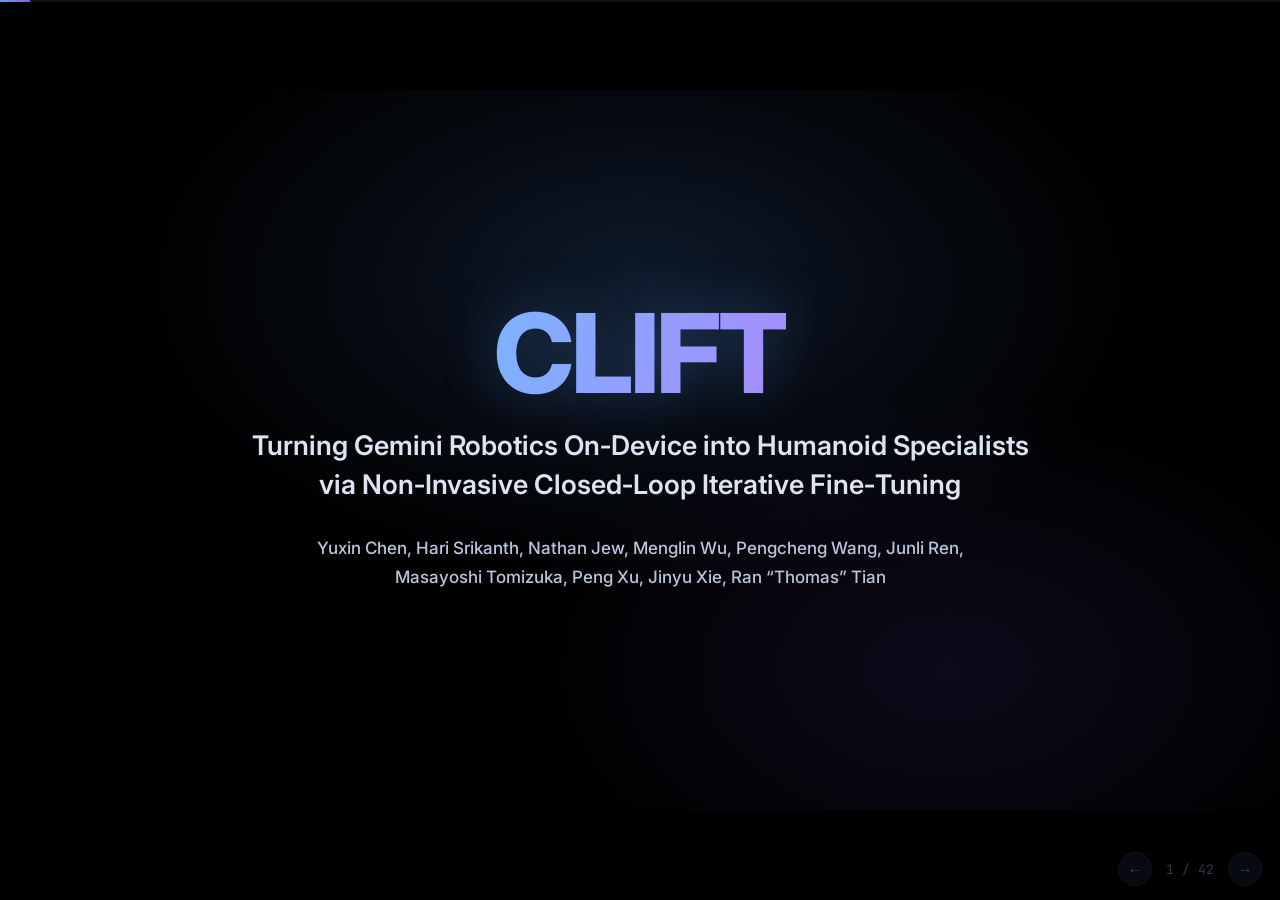
==== commit 9f0b0cff: "Port expanded 41-slide deck from clift-robot deploy repo; add publish script Remote edits (method zo" ====
--- a/slides/index.html
+++ b/slides/index.html
@@ -156,7 +156,7 @@
       <div class="duo">
         <div>
           <div class="clip"><video muted playsinline preload="metadata" poster="../static/images/anim_trend_poster.jpg?v=7" src="../static/videos/anim_trend.mp4?v=7"></video>
-          <img class="print-poster" src="../static/images/anim_trend_poster.jpg" alt=""></div>
+          <img class="print-poster" src="../static/images/anim_trend_poster.jpg?v=7" alt=""></div>
           <p class="cap">Success rate slides as contact gets richer</p>
         </div>
         <div>
@@ -224,13 +224,122 @@
     </div>
   </section>
 
-  <!-- 8 · method overview -->
+  <!-- m2 · problem setting: the interface, formally -->
+  <section class="slide">
+    <div class="stage">
+      <p class="kicker">problem setting</p>
+      <h2 class="slide-h">The entire interface: a dataset in, a policy out</h2>
+      <div class="cols cols-media-heavy">
+        <div class="col-media">
+          <div class="code-card">
+<pre><span class="c-dim">// the managed SFT interface, abstractly</span>
+<span class="c-hl">F</span><span class="c-dim">SFT</span> :  D  &rarr;  &pi;
+
+D = { (o<sub>t</sub>,  &#8467;,  a<sub>t</sub>) }  <span class="c-dim">obs &middot; instruction &middot; action chunk</span>
+
+<span class="c-pos">&rarr; returns a fine-tuned policy &pi;</span>
+
+<span class="c-dim">exposed:</span>  submit data &middot; receive policy
+<span class="c-neg">hidden:</span>   weights &#10005;  gradients &#10005;  likelihoods &#10005;  losses &#10005;</pre>
+          </div>
+        </div>
+        <div class="col-text">
+          <ul>
+            <li>A <strong>black-box operator</strong>: submit observation&ndash;instruction&ndash;action-chunk tuples, receive a tuned policy</li>
+            <li>This is the <strong>only update operation</strong> &mdash; there is no other lever</li>
+            <li>Everything starts from <strong>&pi;<sub>0</sub> = F<sub>SFT</sub>(D<sub>demo</sub>)</strong>: the base model fine-tuned on teleoperated demonstrations</li>
+          </ul>
+        </div>
+      </div>
+    </div>
+  </section>
+
+  <!-- m3 · problem setting: the objective -->
+  <section class="slide">
+    <div class="stage">
+      <p class="kicker">problem setting</p>
+      <h2 class="slide-h">The goal is reinforcement &mdash; the access is imitation</h2>
+      <div class="obj-card">
+        <p class="obj-formula">&pi;<sup>&#8727;</sup> = arg max<sub>&pi;</sub>&ensp;<span class="obj-r">&#120124;<sub>o&thinsp;&sim;&thinsp;p<sub>&pi;</sub></sub>&thinsp;[ &Sigma;<sub>t</sub> R<sub>&theta;</sub>(o<sub>t</sub>; &#8467;) ]</span>&ensp;&minus;&ensp;<span class="obj-kl">&beta; &middot; KL( &pi; &#8741; &pi;<sub>0</sub> )</span></p>
+        <div class="obj-legend">
+          <span class="obj-key"><i class="obj-swatch obj-swatch-r"></i>maximize reward under the policy&rsquo;s <strong>own closed-loop distribution</strong> &mdash; not the demo distribution</span>
+          <span class="obj-key"><i class="obj-swatch obj-swatch-kl"></i>stay anchored to the imitation policy &pi;<sub>0</sub> at deployment-visited states</span>
+        </div>
+      </div>
+      <div class="lockrow">
+        <div class="lockitem"><div class="lockhead"><span class="lockname">PPO</span><span class="lockx">&#10005; not exposed</span></div><span class="lockneed">needs log &pi;(a|o) and backprop through the model</span></div>
+        <div class="lockitem"><div class="lockhead"><span class="lockname">Advantage-weighted regression</span><span class="lockx">&#10005; not exposed</span></div><span class="lockneed">needs the loss, reweighted by exp(A/&beta;)</span></div>
+      </div>
+      <p class="note center">Every route that needs internal signals is ruled out. F<sub>SFT</sub> only accepts data.</p>
+    </div>
+  </section>
+
+  <!-- m4 · key insight (statement) -->
+  <section class="slide slide-full">
+    <div class="stage">
+      <div class="center-col statement">
+        <h2>We cannot touch the model.<br>So the <em class="grad-inline">reward moves into the data</em>.</h2>
+        <p class="sub">Score deployment rollouts &middot; write the verdict into each training tuple &middot; let the API run ordinary SFT.<br>The model and its training procedure stay untouched.</p>
+      </div>
+    </div>
+  </section>
+
+  <!-- m5 · method overview -->
   <section class="slide">
     <div class="stage">
       <h2 class="slide-h">A deployment-time data flywheel — API-only, non-invasive</h2>
       <div class="plate">
         <img src="../static/images/teaser.png" alt="The CLIFT flywheel diagram">
       </div>
+    </div>
+  </section>
+
+  <!-- m6 · roadmap: four moves -->
+  <section class="slide">
+    <div class="stage">
+      <p class="kicker">the flywheel</p>
+      <h2 class="slide-h">Four moves, all through the same API</h2>
+      <div class="flow flow-road">
+        <div class="flow-stage"><div class="flow-card road-card"><h3><span class="step-num">01</span>Score</h3><p>A reward model calibrated to human preference scores every rollout, step by step</p></div></div>
+        <div class="flow-arrow">&rarr;</div>
+        <div class="flow-stage"><div class="flow-card road-card"><h3><span class="step-num">02</span>Relabel</h3><p>Each action chunk earns an advantage token, judged against similar states</p></div></div>
+        <div class="flow-arrow">&rarr;</div>
+        <div class="flow-stage"><div class="flow-card road-card"><h3><span class="step-num">03</span>Condition</h3><p>Fine-tune on successes and failures alike; at inference, the token flips to <strong class="pos">True</strong></p></div></div>
+        <div class="flow-arrow">&rarr;</div>
+        <div class="flow-stage"><div class="flow-card road-card"><h3><span class="step-num">04</span>Iterate</h3><p>Append, re-fine-tune from the base model, deploy again &mdash; a stronger specialist each cycle</p></div></div>
+      </div>
+      <p class="loop-note">&#8635;&ensp;04 hands the new policy back to 01 &mdash; the loop is the method</p>
+    </div>
+  </section>
+
+  <!-- s1 · score: why a reward model at all -->
+  <section class="slide">
+    <div class="stage">
+      <p class="kicker"><span class="step-num">01</span>Score</p>
+      <h2 class="slide-h">Judging rollouts like a human is the hard part</h2>
+      <div class="flow flow-s1">
+        <div class="flow-stage stack2">
+          <div class="flow-card">
+            <h3>Prompt a zero-shot VLM</h3>
+            <p>Tracks surface progress, but misses execution failures &mdash; a jerky, unsafe rollout can still &ldquo;look&rdquo; complete</p>
+            <div class="vrow"><span class="v-pro">&#10003; scalable</span><span class="v-con">&#10005; miscalibrated</span></div>
+          </div>
+          <div class="flow-card">
+            <h3>Label rewards by hand</h3>
+            <p>Humans judge execution quality reliably &mdash; but dense per-step labels for every rollout are prohibitive</p>
+            <div class="vrow"><span class="v-pro">&#10003; calibrated</span><span class="v-con">&#10005; doesn&rsquo;t scale</span></div>
+          </div>
+        </div>
+        <div class="flow-arrow">&rarr;<span>combine</span></div>
+        <div class="flow-stage">
+          <div class="flow-card flow-card-hl s1-res">
+            <h3>&#10022; Select-then-distill</h3>
+            <p>Let the VLM <strong>generate</strong> candidate dense rewards, let human preferences <strong>select</strong> among them &mdash; then <strong>distill</strong> the winners into one reusable reward model</p>
+            <div class="chips chips-pos"><span>dense</span><span>calibrated</span><span>cheap for humans</span></div>
+          </div>
+        </div>
+      </div>
+      <p class="note center">100 pairwise comparisons is the entire per-rollout labeling budget &mdash; plus one short rubric per task.</p>
     </div>
   </section>
 
@@ -243,7 +352,7 @@
         <div class="flow-stage">
           <div class="flow-card">
             <h3>VLM reward generator</h3>
-            <p><strong>K&thinsp;=&thinsp;12</strong> candidate dense reward functions per task, via temperature sampling</p>
+            <p><strong>K&thinsp;=&thinsp;12</strong> candidate per-step reward traces per rollout, via temperature sampling</p>
             <div class="chips"><span>r&#8321;</span><span>r&#8322;</span><span>&#8230;</span><span>r&#8321;&#8322;</span></div>
           </div>
         </div>
@@ -263,12 +372,106 @@
         <div class="flow-stage">
           <div class="flow-card flow-card-hl">
             <h3>&#10022; Dense reward model</h3>
-            <p>Qwen3-VL, regressed onto the ~200 preference-labeled rollouts &middot; per-step, reusable across cycles</p>
+            <p>Qwen3-VL, regressed onto the &asymp;200 preference-labeled rollouts &middot; per-step, reusable across cycles</p>
             <div class="chips chips-pos"><span>progress</span><span>quality</span><span>safety</span></div>
           </div>
         </div>
       </div>
       <p class="note center">Select: keep the candidates whose induced return rankings best match human preferences &middot; calibrate once, score every rollout.</p>
+    </div>
+  </section>
+
+  <!-- s3 · score: the generator prompt, zoomed in -->
+  <section class="slide">
+    <div class="stage">
+      <p class="kicker"><span class="step-num">01</span>Score</p>
+      <h2 class="slide-h">Zoom in: a VLM becomes a dense reward generator</h2>
+      <div class="cols cols-media-heavy">
+        <div class="col-media">
+          <div class="code-card code-card-sm">
+<pre>You are an expert reward labeler for robot manipulation videos.
+TASK: <span class="c-str">{TASK_INSTRUCTION}</span>
+
+REWARD RUBRIC <span class="c-dim">(anchor scores in [0,100]; interpolate)</span>:
+  - 0: no relevant action; robot has not engaged
+  - <span class="c-str">{RUBRIC}</span>   <span class="c-dim">&larr; milestones &rarr; anchor scores</span>
+
+<span class="c-hl">HARD FAILURES</span> <span class="c-dim">(override the rubric)</span>: if visible in a
+frame, its reward <span class="c-hl">MUST be 0</span> &mdash; no matter what
+milestone was reached earlier.
+
+Frames arrive in <span class="c-hl">SHUFFLED order</span> &mdash; judge each purely
+on visual content.
+
+OUTPUT: JSON &mdash; { frame_index, task_reward, frame_description }</pre>
+          </div>
+        </div>
+        <div class="col-text">
+          <ul>
+            <li><strong>Rubric anchors</strong> encode the task-level preference; the VLM interpolates between milestones</li>
+            <li><strong>Hard failures override</strong> &mdash; no partial credit for a milestone that ends in a failure state</li>
+            <li><strong>Shuffled frames</strong> &mdash; each frame judged on what it shows, not where it sits in the episode</li>
+            <li>Temperature sampling &rarr; <strong>K&thinsp;=&thinsp;12 candidate reward traces</strong> per rollout</li>
+          </ul>
+        </div>
+      </div>
+    </div>
+  </section>
+
+  <!-- s4 · score: select & distill, zoomed in -->
+  <section class="slide">
+    <div class="stage">
+      <p class="kicker"><span class="step-num">01</span>Score</p>
+      <h2 class="slide-h">Zoom in: keep what humans agree with, distill it once</h2>
+      <div class="flow flow-eq flow-eq-slim">
+        <div class="flow-stage">
+          <div class="flow-card">
+            <h3>Select</h3>
+            <div class="figzone figzone-sm">
+              <svg class="mini-fig" viewBox="0 0 320 108" aria-hidden="true">
+                <text x="8" y="14" fill="#c9d3e4" font-size="12" font-family="JetBrains Mono, monospace">human verdict:  A &#8827; B</text>
+                <text x="8" y="44" fill="#7d8fa9" font-size="11" font-family="JetBrains Mono, monospace">pick 1</text>
+                <rect x="60" y="32" width="118" height="9" rx="4.5" fill="#5b9dff"/>
+                <text x="184" y="41" fill="#8da3c0" font-size="10" font-family="JetBrains Mono, monospace">G&#8321;</text>
+                <rect x="60" y="46" width="60" height="9" rx="4.5" fill="rgba(141,163,192,0.4)"/>
+                <text x="126" y="55" fill="#7d8fa9" font-size="10" font-family="JetBrains Mono, monospace">G&#8322;</text>
+                <text x="288" y="48" fill="#34d399" font-size="15" font-family="JetBrains Mono, monospace">&#10003;</text>
+                <text x="8" y="82" fill="#7d8fa9" font-size="11" font-family="JetBrains Mono, monospace">pick 2</text>
+                <rect x="60" y="70" width="48" height="9" rx="4.5" fill="rgba(91,157,255,0.35)"/>
+                <text x="114" y="79" fill="#8da3c0" font-size="10" font-family="JetBrains Mono, monospace">G&#8321;</text>
+                <rect x="60" y="84" width="104" height="9" rx="4.5" fill="rgba(141,163,192,0.4)"/>
+                <text x="170" y="93" fill="#7d8fa9" font-size="10" font-family="JetBrains Mono, monospace">G&#8322;</text>
+                <text x="288" y="86" fill="#fda4af" font-size="15" font-family="JetBrains Mono, monospace">&#10005;</text>
+              </svg>
+            </div>
+            <p class="cardline">One trace is chosen per rollout; keep the picks whose returns agree with the most human verdicts &mdash; A&thinsp;&#8827;&thinsp;B should mean G<sub>A</sub>&thinsp;&gt;&thinsp;G<sub>B</sub></p>
+          </div>
+        </div>
+        <div class="flow-arrow">&rarr;<span>distill</span></div>
+        <div class="flow-stage">
+          <div class="flow-card flow-card-hl">
+            <h3>&#10022; Distill into R<sub>&theta;</sub></h3>
+            <div class="figzone figzone-sm">
+              <svg class="mini-fig" viewBox="0 0 320 108" aria-hidden="true">
+                <rect x="8" y="38" width="22" height="16" rx="3" fill="rgba(141,163,192,0.35)"/>
+                <rect x="34" y="38" width="22" height="16" rx="3" fill="rgba(141,163,192,0.35)"/>
+                <rect x="60" y="38" width="22" height="16" rx="3" fill="rgba(141,163,192,0.35)"/>
+                <text x="45" y="70" fill="#7d8fa9" font-size="10" font-family="JetBrains Mono, monospace" text-anchor="middle">32 frames + &#8467;</text>
+                <text x="94" y="50" fill="#7cb3ff" font-size="13" font-family="JetBrains Mono, monospace">&rarr;</text>
+                <rect x="112" y="30" width="118" height="32" rx="8" fill="none" stroke="rgba(124,179,255,0.55)" stroke-width="1.3"/>
+                <text x="171" y="46" fill="#e8edf5" font-size="11.5" font-family="JetBrains Mono, monospace" text-anchor="middle">Qwen3-VL</text>
+                <text x="171" y="58" fill="#7d8fa9" font-size="9.5" font-family="JetBrains Mono, monospace" text-anchor="middle">LoRA r=128 &middot; MSE</text>
+                <text x="238" y="50" fill="#7cb3ff" font-size="13" font-family="JetBrains Mono, monospace">&rarr;</text>
+                <polyline points="258,72 270,66 280,52 290,48 300,36 312,32" fill="none" stroke="#34d399" stroke-width="2.5" stroke-linecap="round"/>
+                <text x="286" y="90" fill="#7d8fa9" font-size="10" font-family="JetBrains Mono, monospace" text-anchor="middle">r<tspan font-size="7.5" dy="2">1:T</tspan></text>
+              </svg>
+            </div>
+            <p class="cardline">Regress per-step rewards onto the &asymp;200 selected traces &middot; one shared model for all tasks</p>
+            <div class="chips chips-pos"><span>trained once</span><span>frozen across cycles</span></div>
+          </div>
+        </div>
+      </div>
+      <p class="note center">The human budget is spent exactly once &mdash; the distilled R<sub>&theta;</sub> scores every rollout of every later cycle for free.</p>
     </div>
   </section>
 
@@ -293,11 +496,69 @@
     </div>
   </section>
 
+  <!-- s6 · score: real reward curves, chunk-level credit -->
+  <section class="slide">
+    <div class="stage">
+      <p class="kicker"><span class="step-num">01</span>Score</p>
+      <h2 class="slide-h">On real rollouts, credit lands chunk by chunk</h2>
+      <img class="fig-dark fig-reward" src="../static/images/reward_dark.svg" alt="Per-step reward predictions and advantage labels on a failed box-packing episode and a successful cup-insertion episode">
+      <p class="note center">A <strong>failed</strong> packing episode still contains well-executed chunks &middot; a <strong>successful</strong> insertion contains chunks a human would reject &mdash; episode-level labels can express neither.</p>
+    </div>
+  </section>
+
+  <!-- r1 · relabel: credit must be state-aware -->
+  <section class="slide">
+    <div class="stage">
+      <p class="kicker"><span class="step-num">02</span>Relabel</p>
+      <h2 class="slide-h">A return only means something relative to its state</h2>
+      <div class="cols cols-media-heavy">
+        <div class="col-media">
+          <div class="duo-sm">
+            <div class="flow-card lad-card">
+              <h3>hard state</h3>
+              <p class="cardline">most attempts from here fail</p>
+              <div class="ladder" aria-hidden="true">
+                <div class="lrow"><i class="lbar lpos" style="width: 71%"></i></div>
+                <div class="lrow lrow-q"><i class="lbar lpos" style="width: 62%"></i><em>G&thinsp;=&thinsp;62</em></div>
+                <div class="pctline"><span>top 30%</span></div>
+                <div class="lrow"><i class="lbar" style="width: 40%"></i></div>
+                <div class="lrow"><i class="lbar" style="width: 33%"></i></div>
+                <div class="lrow"><i class="lbar" style="width: 26%"></i></div>
+              </div>
+              <div class="tokrow"><span class="tok-true">Advantage=True</span></div>
+            </div>
+            <div class="flow-card lad-card">
+              <h3>easy state</h3>
+              <p class="cardline">most attempts from here succeed</p>
+              <div class="ladder" aria-hidden="true">
+                <div class="lrow"><i class="lbar lpos" style="width: 92%"></i></div>
+                <div class="lrow"><i class="lbar lpos" style="width: 88%"></i></div>
+                <div class="pctline"><span>top 30%</span></div>
+                <div class="lrow"><i class="lbar" style="width: 79%"></i></div>
+                <div class="lrow lrow-q"><i class="lbar" style="width: 62%"></i><em>G&thinsp;=&thinsp;62</em></div>
+                <div class="lrow"><i class="lbar" style="width: 55%"></i></div>
+              </div>
+              <div class="tokrow"><span class="tok-false">Advantage=False</span></div>
+            </div>
+          </div>
+        </div>
+        <div class="col-text">
+          <ul>
+            <li>The same return can be <strong>excellent in a hard recovery state</strong> and mediocre in an easy one</li>
+            <li>So each chunk must be judged against <strong>what is achievable from its starting state</strong></li>
+            <li>Prior work fits a <strong>value function</strong> for this baseline &mdash; retrained every cycle, and, learned from binary success, it collapses to &ldquo;time-to-success&rdquo;: blind to execution quality</li>
+          </ul>
+          <p class="note">CLIFT&rsquo;s baseline is <strong>non-parametric</strong>: retrieve what the robot did from lookalike states.</p>
+        </div>
+      </div>
+    </div>
+  </section>
+
   <!-- 9c · advantage labeling process -->
   <section class="slide">
     <div class="stage">
       <p class="kicker"><span class="step-num">02</span>Relabel</p>
-      <h2 class="slide-h">How a chunk earns its advantage label</h2>
+      <h2 class="slide-h">How a chunk earns its advantage token</h2>
       <div class="flow flow-eq">
         <div class="flow-stage">
           <div class="flow-card">
@@ -317,7 +578,7 @@
                 <text x="292" y="84" fill="#7d8fa9" font-size="10" font-family="JetBrains Mono, monospace" text-anchor="end">t &#8594;</text>
               </svg>
             </div>
-            <p class="formula">G(&tau;) = &Sigma; &gamma;<sup>&Delta;t</sup> R<sub>&theta;</sub>(o, &#8467;)</p>
+            <p class="formula">G(&tau;) = &Sigma; &gamma;<sup>&Delta;t</sup> R<sub>&theta;</sub>(o<sub>t</sub>; &#8467;)</p>
             <p class="cardline">the chunk&rsquo;s discounted return over its window</p>
           </div>
         </div>
@@ -360,6 +621,40 @@
     </div>
   </section>
 
+  <!-- r3 · relabel: retrieval mechanics, zoomed in -->
+  <section class="slide">
+    <div class="stage">
+      <p class="kicker"><span class="step-num">02</span>Relabel</p>
+      <h2 class="slide-h">Zoom in: retrieval instead of a value function</h2>
+      <div class="flow flow-eq flow-eq-slim">
+        <div class="flow-stage">
+          <div class="flow-card">
+            <h3>Embed</h3>
+            <p class="formula">sim(o, o&prime;) = &#10216;&phi;(o), &phi;(o&prime;)&#10217;</p>
+            <p class="cardline">&phi; = frozen DINOv3 (ViT-S/16, d&thinsp;=&thinsp;384), &#8467;<sub>2</sub>-normalized &mdash; cosine similarity on the unit sphere. Nothing task-specific to train.</p>
+          </div>
+        </div>
+        <div class="flow-arrow">&rarr;<span>match</span></div>
+        <div class="flow-stage">
+          <div class="flow-card">
+            <h3>One frame per rollout</h3>
+            <p class="formula">m<sub>e</sub> = arg max<sub>t</sub> sim(o<sup>e</sup><sub>t</sub>, o<sub>q</sub>)</p>
+            <p class="cardline">Each other rollout contributes only its <strong>single most-similar frame</strong> &mdash; a trajectory&rsquo;s near-identical neighboring frames can&rsquo;t flood the comparison set.</p>
+          </div>
+        </div>
+        <div class="flow-arrow">&rarr;<span>admit</span></div>
+        <div class="flow-stage">
+          <div class="flow-card flow-card-hl">
+            <h3>&#10022; A fair peer group</h3>
+            <p class="formula">sim &ge; &delta; &nbsp;&rarr;&nbsp; one peer chunk</p>
+            <p class="cardline">A single global threshold &delta;, tuned so a query gathers |N| comparable peers on average. Peers share the starting state &mdash; their returns differ mainly in <strong>what the policy did next</strong>.</p>
+          </div>
+        </div>
+      </div>
+      <p class="note center">No value network, nothing retrained per cycle &mdash; the baseline is the robot&rsquo;s own accumulated experience.</p>
+    </div>
+  </section>
+
   <!-- 10 · relabel -->
   <section class="slide">
     <div class="stage">
@@ -381,6 +676,37 @@
     </div>
   </section>
 
+  <!-- r5 · relabel: the assembled fine-tuning set -->
+  <section class="slide">
+    <div class="stage">
+      <p class="kicker"><span class="step-num">02</span>Relabel</p>
+      <h2 class="slide-h">After relabeling: four bins, one plain-text format</h2>
+      <div class="dsrow">
+        <div class="flow-card ds-card">
+          <h3>Human demos</h3>
+          <p class="ds-prompt">&ldquo;&#10216;task prompt&#10217;,<br><span class="tok-true tok-sm">Advantage=True</span>&rdquo;</p>
+          <p class="cardline">always positive, in every cycle&rsquo;s dataset</p>
+        </div>
+        <div class="flow-card ds-card">
+          <h3>Good chunks</h3>
+          <p class="ds-prompt">&ldquo;&#10216;task prompt&#10217;,<br><span class="tok-true tok-sm">Advantage=True</span>&rdquo;</p>
+          <p class="cardline">top 30% among peers from similar states</p>
+        </div>
+        <div class="flow-card ds-card">
+          <h3>Bad chunks</h3>
+          <p class="ds-prompt">&ldquo;&#10216;task prompt&#10217;,<br><span class="tok-false tok-sm">Advantage=False</span>&rdquo;</p>
+          <p class="cardline">kept as contrastive signal &mdash; not discarded</p>
+        </div>
+        <div class="flow-card ds-card ds-skip">
+          <h3>Skipped chunks</h3>
+          <p class="ds-prompt">&ldquo;&#10216;task prompt&#10217;&rdquo;<br><span class="tok-none tok-sm">no advantage token</span></p>
+          <p class="cardline">not every chunk gets a verdict &mdash; these stay unlabeled</p>
+        </div>
+      </div>
+      <p class="note center">Observations and actions exactly as executed &middot; both labels are trained on &mdash; to F<sub>SFT</sub>, all of it is ordinary supervised data.</p>
+    </div>
+  </section>
+
   <!-- 11 · condition -->
   <section class="slide">
     <div class="stage">
@@ -402,6 +728,68 @@
     </div>
   </section>
 
+  <!-- c2 · condition: deployment, zoomed in -->
+  <section class="slide">
+    <div class="stage">
+      <p class="kicker"><span class="step-num">03</span>Condition</p>
+      <h2 class="slide-h">Zoom in: what deployment actually looks like</h2>
+      <div class="cols cols-media-heavy">
+        <div class="col-media">
+          <div class="code-card">
+<pre><span class="c-dim">// every inference call, every task, every cycle</span>
+o = head cameras (regular + wide) + proprioception
+&#8467; = <span class="c-str">"Stack the plate from the rack, </span><span class="c-pos">Advantage=True</span><span class="c-str">"</span>
+
+a = &pi;(o, &#8467;)   <span class="c-dim">classifier-free guidance, &beta; = 0.2</span>
+
+<span class="c-dim">execute the 1.6 s action chunk &rarr; observe &rarr; replan</span></pre>
+          </div>
+        </div>
+        <div class="col-text">
+          <ul>
+            <li>The positive token rides in <strong>every inference prompt</strong> &mdash; plain text, no model surgery</li>
+            <li><strong>Classifier-free guidance</strong> (&beta; = 0.2) further amplifies the policy&rsquo;s preference toward high-quality actions</li>
+            <li>One fixed deployment recipe for <strong>every model and variant</strong> &mdash; gains come from training, not inference tricks</li>
+          </ul>
+        </div>
+      </div>
+    </div>
+  </section>
+
+  <!-- c3 · condition: why a token is enough -->
+  <section class="slide">
+    <div class="stage">
+      <p class="kicker"><span class="step-num">03</span>Condition</p>
+      <h2 class="slide-h">Why a single token is enough</h2>
+      <div class="cols cols-media-heavy">
+        <div class="col-media">
+          <div class="modes-fig">
+            <svg viewBox="0 0 560 250" role="img" aria-label="Training on both labels separates a preferred and a rejected behavior mode; conditioning selects the preferred one and guidance pushes further toward it.">
+              <line x1="30" y1="206" x2="530" y2="206" stroke="rgba(141,163,192,0.3)" stroke-width="1.5"/>
+              <text x="530" y="228" fill="#7d8fa9" font-size="13" font-family="JetBrains Mono, monospace" text-anchor="end">action space</text>
+              <path d="M50,206 C110,206 130,112 175,112 C220,112 240,206 300,206" fill="rgba(251,113,133,0.07)" stroke="rgba(251,113,133,0.55)" stroke-width="2.5"/>
+              <text x="175" y="94" fill="#fda4af" font-size="13.5" font-family="JetBrains Mono, monospace" text-anchor="middle">Advantage=False</text>
+              <path d="M270,206 C330,206 350,66 395,66 C440,66 460,206 520,206" fill="rgba(52,211,153,0.09)" stroke="#34d399" stroke-width="3"/>
+              <text x="395" y="48" fill="#34d399" font-size="13.5" font-family="JetBrains Mono, monospace" text-anchor="middle">Advantage=True</text>
+              <line x1="395" y1="60" x2="395" y2="206" stroke="rgba(52,211,153,0.5)" stroke-width="1.3" stroke-dasharray="4 4"/>
+              <path d="M318,148 C330,120 342,98 360,78" fill="none" stroke="#7cb3ff" stroke-width="2" stroke-dasharray="5 4" marker-end="url(#garr)"/>
+              <defs><marker id="garr" viewBox="0 0 10 10" refX="8" refY="5" markerWidth="7" markerHeight="7" orient="auto-start-reverse"><path d="M0,0 L10,5 L0,10 z" fill="#7cb3ff"/></marker></defs>
+              <text x="322" y="24" fill="#7cb3ff" font-size="12.5" font-family="JetBrains Mono, monospace" text-anchor="middle">guidance &beta;=0.2</text>
+            </svg>
+          </div>
+        </div>
+        <div class="col-text">
+          <ul>
+            <li>Trained on both labels, the policy learns a <strong>conditional</strong>: good and bad execution, and the contrast between them</li>
+            <li>Conditioning on <strong class="pos">True</strong> selects the preferred mode; guidance pushes further toward it</li>
+            <li>And it is still SFT on actions the robot <strong>actually executed</strong> &mdash; keeping the policy close to real behavior, in the spirit of the objective&rsquo;s anchor</li>
+          </ul>
+          <p class="note">Same family as advantage-conditioned policies &amp; &ldquo;guidance as policy improvement&rdquo; &mdash; injected purely through data.</p>
+        </div>
+      </div>
+    </div>
+  </section>
+
   <!-- 12 · iterate -->
   <section class="slide">
     <div class="stage">
@@ -423,17 +811,103 @@
     </div>
   </section>
 
+  <!-- i2 · iterate: cycle mechanics -->
+  <section class="slide">
+    <div class="stage">
+      <p class="kicker"><span class="step-num">04</span>Iterate</p>
+      <h2 class="slide-h">Each cycle: grow the data, retrain from the base</h2>
+      <div class="cols">
+        <div class="col-media">
+          <div class="obj-card obj-card-sm">
+            <p class="obj-formula">D<sub>k</sub> = D<sub>demo</sub> &cup; D<sub>rollout</sub><sup>1:k</sup></p>
+            <p class="obj-formula">&pi;<sub>k+1</sub> = F<sub>SFT</sub>(D<sub>k</sub>)&ensp;<span class="obj-note">from the base checkpoint</span></p>
+          </div>
+          <div class="stat-rail">
+            <div class="stat"><span class="stat-num">2&thinsp;h</span><span class="stat-label">teleop demos per task</span></div>
+            <div class="stat"><span class="stat-num">100</span><span class="stat-label">preference pairs, once</span></div>
+            <div class="stat"><span class="stat-num">100</span><span class="stat-label">rollouts per task &middot; cycle</span></div>
+            <div class="stat"><span class="stat-num">10</span><span class="stat-label">SFT epochs per cycle</span></div>
+          </div>
+        </div>
+        <div class="col-text">
+          <ul>
+            <li><strong>Cumulative</strong>: each cycle&rsquo;s relabeled rollouts join the pot; demonstrations stay pinned <strong class="pos">Advantage=True</strong></li>
+            <li>Every cycle fine-tunes <strong>from the base model</strong>, never from &pi;<sub>k</sub> &mdash; no compounding drift, full pretrained capacity reused</li>
+            <li>R<sub>&theta;</sub> trained <strong>once</strong>, frozen for all cycles</li>
+            <li><strong>Deployment is evaluation</strong>: the same 100 rollouts score the policy and become the next cycle&rsquo;s training data</li>
+          </ul>
+        </div>
+      </div>
+    </div>
+  </section>
+
+  <!-- i3 · iterate: why keep failures (dense vs episode filtering) -->
+  <section class="slide">
+    <div class="stage">
+      <p class="kicker"><span class="step-num">04</span>Iterate</p>
+      <h2 class="slide-h">Why keep the failures? The hardest task answers</h2>
+      <div class="cols">
+        <div class="col-text">
+          <ul>
+            <li>Same rollouts, two recipes: <strong>filter episodes</strong> &mdash; keep only the top 30% by return &mdash; vs <strong>relabel every chunk</strong></li>
+            <li>Easy tasks: successes are plentiful, discarding the rest costs little &mdash; the variants match</li>
+            <li>Plate handover: successes are rare, <strong>most rollouts fail</strong> &mdash; the discarded 70% is exactly where the signal lives</li>
+            <li>Chunk relabeling <strong>recovers good chunks from failed rollouts</strong> and turns bad ones into contrastive negatives</li>
+          </ul>
+        </div>
+        <div class="col-media">
+          <div class="hchart hchart-wide">
+            <div class="hlegend">
+              <span class="hkey"><i class="hswatch hswatch-grod"></i>dense chunk relabeling</span>
+              <span class="hkey"><i class="hswatch hswatch-pi"></i>top-30% episode filtering</span>
+            </div>
+            <div class="hgroup">
+              <p class="hlabel">Bimanual plate handover &middot; after 2 cycles</p>
+              <div class="hrow"><div class="htrack"><i class="hfill" style="--w: 96%"></i></div><span class="hval">96</span></div>
+              <div class="hrow"><div class="htrack"><i class="hfill hfill-dim" style="--w: 84%"></i></div><span class="hval">&asymp;84</span></div>
+            </div>
+            <div class="hgroup">
+              <p class="hlabel">Box packing &middot; cup insertion</p>
+              <div class="hrow"><div class="htrack"><i class="hfill" style="--w: 99%"></i></div><span class="hval">&asymp;100</span></div>
+              <div class="hrow"><div class="htrack"><i class="hfill hfill-dim" style="--w: 98%"></i></div><span class="hval">&asymp;100</span></div>
+            </div>
+            <p class="hfoot">success rate % &middot; both variants near-perfect on the easier tasks &middot; the gap opens where failures dominate</p>
+          </div>
+        </div>
+      </div>
+      <p class="note center">Failure is not waste &mdash; it is exactly the training signal the hard tasks need.</p>
+    </div>
+  </section>
+
+  <!-- i4 · method recap, zoom out -->
+  <section class="slide">
+    <div class="stage">
+      <p class="kicker"><span class="step-num">04</span>Iterate</p>
+      <h2 class="slide-h">Zoom out: the whole loop, one more time</h2>
+      <div class="plate plate-recap">
+        <img src="../static/images/teaser.png" alt="The CLIFT flywheel diagram, revisited">
+      </div>
+      <div class="check-rail">
+        <span class="chk"><i>&#10003;</i>01 score &mdash; preference-calibrated dense reward</span>
+        <span class="chk"><i>&#10003;</i>02 relabel &mdash; retrieval-based advantage tokens</span>
+        <span class="chk"><i>&#10003;</i>03 condition &mdash; flip the token to True</span>
+        <span class="chk"><i>&#10003;</i>04 iterate &mdash; fresh fine-tune from base</span>
+      </div>
+      <p class="note center">Everything travels through F<sub>SFT</sub> as ordinary supervised data &mdash; <strong>the model box never opens.</strong></p>
+    </div>
+  </section>
+
   <!-- 13 · setup -->
   <section class="slide">
     <div class="stage">
       <h2 class="slide-h">Real Unitree G1 humanoid &middot; three contact-rich tasks</h2>
-      <div class="cols cols-even">
+      <div class="cols cols-even cols-setup">
         <div class="col-media">
           <div class="plate plate-photo"><img src="../static/images/teleop.png" alt="Whole-body VR teleoperation"></div>
           <p class="cap">Whole-body VR teleoperation for demonstrations</p>
         </div>
         <div class="col-media">
-          <div class="plate"><img src="../static/images/tasks.png" alt="Task suite"></div>
+          <img class="fig-dark" src="../static/images/tasks_dark.svg" alt="Task suite: keyframes of box packing, cup insertion, and bimanual plate handover">
           <p class="cap">Box packing &middot; cup insertion &middot; bimanual plate handover</p>
         </div>
       </div>
@@ -466,6 +940,76 @@
         </div>
       </div>
       <p class="note center">Success rate over 100 trials per task &middot; API-only &middot; no additional human demonstrations</p>
+    </div>
+  </section>
+
+  <!-- ra · results chart: SFT baselines (cycles dimmed) -->
+  <section class="slide">
+    <div class="stage">
+      <p class="kicker">results</p>
+      <h2 class="slide-h">One chart, the whole story &mdash; starting from SFT</h2>
+      <div class="rwrap">
+        <img src="../static/images/results_dark.svg" alt="Success rate over 100 trials for five adaptation recipes — SFT baseline plus two flywheel cycles on three tasks — cycle bars dimmed, SFT baselines visible">
+        <i class="rdim" style="left:7.12%;width:3.25%"></i><i class="rdim" style="left:12.84%;width:3.25%"></i><i class="rdim" style="left:18.57%;width:3.25%"></i><i class="rdim" style="left:24.29%;width:3.25%"></i><i class="rdim" style="left:30.01%;width:3.25%"></i>
+        <i class="rdim" style="left:39.69%;width:3.25%"></i><i class="rdim" style="left:45.41%;width:3.25%"></i><i class="rdim" style="left:51.14%;width:3.25%"></i><i class="rdim" style="left:56.86%;width:3.25%"></i><i class="rdim" style="left:62.58%;width:3.25%"></i>
+        <i class="rdim" style="left:72.26%;width:3.25%"></i><i class="rdim" style="left:77.98%;width:3.25%"></i><i class="rdim" style="left:83.70%;width:3.25%"></i><i class="rdim" style="left:89.43%;width:3.25%"></i><i class="rdim" style="left:95.15%;width:3.25%"></i>
+      </div>
+      <p class="note center">100 trials per bar &middot; hatching = flywheel cycle, still dimmed &middot; SFT alone: GROD 93/70/53 &middot; &pi;<sub>0.5</sub> 59/50/5</p>
+    </div>
+  </section>
+
+  <!-- rb · results chart: finding 1, GROD mastery -->
+  <section class="slide">
+    <div class="stage">
+      <p class="kicker">results &middot; finding 1</p>
+      <h2 class="slide-h">Two cycles turn GROD into a task specialist</h2>
+      <div class="rwrap">
+        <img src="../static/images/results_dark.svg" alt="The two GROD recipes highlighted: both climb to near-perfect success within two cycles">
+        <i class="rdim" style="left:5.30%;width:16.69%"></i><i class="rdim" style="left:37.87%;width:16.69%"></i><i class="rdim" style="left:70.44%;width:16.69%"></i>
+        <i class="rspot" style="left:22.47%;width:11.06%"></i><i class="rspot" style="left:55.04%;width:11.06%"></i><i class="rspot" style="left:87.61%;width:10.90%"></i>
+      </div>
+      <div class="rstats">
+        <span class="rstat">box packing&ensp;93 <i>&rarr;</i> <b>100</b></span>
+        <span class="rstat">cup insertion&ensp;70 <i>&rarr;</i> <b>98</b></span>
+        <span class="rstat">plate handover&ensp;53 <i>&rarr;</i> <b>96</b></span>
+      </div>
+      <p class="note center">Both GROD recipes beat the SFT baseline at every cycle &middot; dense chunk relabeling wins the hardest task (96 vs &asymp;84)</p>
+    </div>
+  </section>
+
+  <!-- rc · results chart: finding 2, generalizes to pi0.5 -->
+  <section class="slide">
+    <div class="stage">
+      <p class="kicker">results &middot; finding 2</p>
+      <h2 class="slide-h">The same pipeline lifts &pi;<sub>0.5</sub> too</h2>
+      <div class="rwrap">
+        <img src="../static/images/results_dark.svg" alt="The two pi-0.5 CLIFT recipes highlighted: success rises every cycle but plateaus below GROD">
+        <i class="rdim" style="left:16.75%;width:5.34%"></i><i class="rdim" style="left:49.32%;width:5.34%"></i><i class="rdim" style="left:81.88%;width:5.34%"></i>
+        <i class="rdim" style="left:22.47%;width:11.06%"></i><i class="rdim" style="left:55.04%;width:11.06%"></i><i class="rdim" style="left:87.61%;width:10.90%"></i>
+        <i class="rspot" style="left:5.30%;width:11.06%"></i><i class="rspot" style="left:37.87%;width:11.06%"></i><i class="rspot" style="left:70.44%;width:11.06%"></i>
+      </div>
+      <div class="rstats">
+        <span class="rstat">box packing&ensp;59 <i>&rarr;</i> <b>76</b></span>
+        <span class="rstat">cup insertion&ensp;50 <i>&rarr;</i> <b>56</b></span>
+        <span class="rstat">plate handover&ensp;5 <i>&rarr;</i> <b>30</b></span>
+      </div>
+      <p class="note center">Improvement at every cycle, with zero model surgery &mdash; but the ceiling sits far below GROD&rsquo;s.</p>
+    </div>
+  </section>
+
+  <!-- rd · results chart: finding 3, base model sets the ceiling -->
+  <section class="slide">
+    <div class="stage">
+      <p class="kicker">results &middot; finding 3</p>
+      <h2 class="slide-h">The base model sets the ceiling &mdash; access doesn&rsquo;t</h2>
+      <div class="rwrap">
+        <img src="../static/images/results_dark.svg" alt="Invasive FiLM-conditioned pi-0.5 highlighted against API-only GROD: the gap does not close">
+        <i class="rdim" style="left:5.30%;width:11.06%"></i><i class="rdim" style="left:37.87%;width:11.06%"></i><i class="rdim" style="left:70.44%;width:11.06%"></i>
+        <i class="rdim" style="left:28.19%;width:5.34%"></i><i class="rdim" style="left:60.76%;width:5.34%"></i><i class="rdim" style="left:93.33%;width:5.18%"></i>
+        <i class="rspot" style="left:16.75%;width:5.34%"></i><i class="rspot" style="left:49.32%;width:5.34%"></i><i class="rspot" style="left:81.88%;width:5.34%"></i>
+        <i class="rspot" style="left:22.47%;width:5.34%"></i><i class="rspot" style="left:55.04%;width:5.34%"></i><i class="rspot" style="left:87.61%;width:5.34%"></i>
+      </div>
+      <p class="note center">&pi;<sub>0.5</sub> granted <strong>invasive</strong> FiLM conditioning (green) &mdash; an architectural change CLIFT forgoes &mdash; still trails <strong>API-only</strong> GROD (blue) on every task <span class="note-dim">(one invasive baseline evaluated)</span>.</p>
     </div>
   </section>
 
@@ -560,15 +1104,26 @@
     </div>
   </section>
 
-  <!-- 16 · closing -->
+  <!-- 16 · closing — elements from the final PPTX slide -->
   <section class="slide slide-title slide-full">
     <div class="stage">
       <div class="glow" aria-hidden="true"></div>
       <div class="center-col">
-        <h1 class="wordmark grad">CLIFT</h1>
-        <p class="deck-line">Task mastery for closed-weight robot foundation models —<br>
+        <h1 class="wordmark wordmark-sm grad">CLIFT</h1>
+        <p class="deck-line deck-line-sm">Task mastery for closed-weight robot foundation models &mdash;<br>
           <strong>without ever opening the model box.</strong></p>
-        <p class="affils">arxiv.org/abs/2607.29172</p>
+        <p class="authors authors-sm">Yuxin Chen, Hari Srikanth, Nathan Jew, Menglin Wu, Pengcheng Wang, Junli Ren,<br>
+          Masayoshi Tomizuka, Peng Xu, Jinyu Xie, Ran &ldquo;Thomas&rdquo; Tian</p>
+        <div class="qr-row">
+          <figure class="qr"><img src="../static/images/qr_arxiv.png" alt="QR code linking to the arXiv paper"><figcaption>ArXiv</figcaption></figure>
+          <figure class="qr"><img src="../static/images/qr_website.png" alt="QR code linking to the project website"><figcaption>Website</figcaption></figure>
+          <figure class="qr"><img src="../static/images/qr_homepage.png" alt="QR code linking to the homepage"><figcaption>Homepage</figcaption></figure>
+        </div>
+        <div class="logo-row logo-row-sm">
+          <img src="../static/images/logo_berkeley.svg" alt="UC Berkeley" style="height:42px">
+          <img src="../static/images/logo_gdm.svg" alt="Google DeepMind" style="height:30px">
+          <img src="../static/images/logo_nvidia.svg" alt="NVIDIA" style="height:25px">
+        </div>
       </div>
     </div>
   </section>
@@ -577,7 +1132,7 @@
 
 <div class="hud" aria-hidden="true">
   <button class="hud-btn" id="prev" aria-label="Previous slide">&#8592;</button>
-  <span class="hud-count" id="count">1 / 16</span>
+  <span class="hud-count" id="count">1 / 42</span>
   <button class="hud-btn" id="next" aria-label="Next slide">&#8594;</button>
 </div>
 <div class="deck-progress" aria-hidden="true"><i id="deck-bar"></i></div>
--- a/slides/slides.css
+++ b/slides/slides.css
@@ -621,3 +621,247 @@
   .clip .print-poster { display: block; width: 100%; height: 100%; object-fit: contain; }
   .tile .print-poster { display: block; width: 100%; aspect-ratio: 25 / 16; object-fit: cover; }
 }
+
+/* ==========================================================================
+   Method-part expansion: problem setting, roadmap, zoom-ins, recap
+   ========================================================================== */
+
+/* code cards */
+.c-neg { color: #fda4af; }
+.code-card-sm { padding: 22px 26px; }
+.code-card-sm pre { font-size: 14px; line-height: 1.62; }
+
+/* objective / formula card */
+.obj-card {
+  background: var(--surface);
+  border: 1px solid var(--border);
+  border-radius: 16px;
+  padding: 30px 40px 26px;
+  box-shadow: inset 0 1px 0 rgba(255, 255, 255, 0.04);
+}
+.obj-formula {
+  margin: 0 0 6px;
+  text-align: center;
+  font-family: var(--mono);
+  font-size: 25px;
+  line-height: 1.6;
+  color: var(--text);
+}
+.obj-formula sub, .obj-formula sup { font-size: 60%; }
+.obj-r { color: var(--brand-bright); }
+.obj-kl { color: var(--brand2-bright); }
+.obj-legend { display: flex; flex-direction: column; gap: 9px; margin-top: 18px; align-items: center; }
+.obj-key { display: inline-flex; align-items: baseline; gap: 10px; font-size: 16.5px; color: var(--text-dim); }
+.obj-key strong { color: #c9d3e4; }
+.obj-swatch { flex: 0 0 auto; width: 16px; height: 7px; border-radius: 4px; transform: translateY(-2px); }
+.obj-swatch-r { background: var(--brand-bright); }
+.obj-swatch-kl { background: var(--brand2-bright); }
+.obj-card-sm { padding: 22px 26px 18px; }
+.obj-card-sm .obj-formula { font-size: 21px; margin: 2px 0; }
+.obj-note { font-family: var(--mono); font-size: 13px; color: var(--text-faint); }
+
+/* "not exposed" rows */
+.lockrow { display: flex; gap: 18px; margin-top: 22px; }
+.lockitem {
+  flex: 1;
+  min-width: 0;
+  display: flex;
+  flex-direction: column;
+  gap: 7px;
+  padding: 15px 18px 13px;
+  background: var(--surface);
+  border: 1px solid var(--border);
+  border-radius: 12px;
+}
+.lockhead { display: flex; align-items: center; justify-content: space-between; gap: 12px; }
+.lockname { font-family: var(--mono); font-size: 16px; font-weight: 600; color: var(--text); white-space: nowrap; }
+.lockneed { font-size: 14.5px; color: var(--text-dim); }
+.lockx {
+  font-family: var(--mono);
+  font-size: 12.5px;
+  color: #fda4af;
+  border: 1px solid rgba(251, 113, 133, 0.35);
+  border-radius: 999px;
+  padding: 2px 10px;
+  white-space: nowrap;
+}
+
+/* roadmap (4-stage flow) */
+.flow-road .road-card { min-height: 195px; padding: 22px 22px 20px; }
+.road-card h3 { font-family: var(--font); font-size: 20px; font-weight: 700; }
+.road-card h3 .step-num { font-size: 24px; margin-right: 10px; }
+.road-card p { font-size: 15.5px; margin-bottom: 0; }
+.slide.active .flow-arrow:nth-of-type(6) { transition-delay: 1.3s; }
+.slide.active .flow-stage:nth-of-type(7) { transition-delay: 1.45s; }
+.loop-note { margin: 24px 0 0; text-align: center; font-family: var(--mono); font-size: 15px; color: var(--text-dim); }
+
+/* score: two-options-combine layout */
+.flow-s1 { align-items: stretch; }
+.flow-s1 .flow-arrow { align-self: center; }
+.stack2 { display: flex; flex-direction: column; gap: 16px; flex: 1.25; }
+.stack2 .flow-card { min-height: 0; flex: 1; padding: 20px 24px 18px; }
+.stack2 .flow-card p { margin-bottom: 12px; }
+.flow-s1 .s1-res { height: 100%; min-height: 0; display: flex; flex-direction: column; justify-content: center; }
+.vrow { display: flex; gap: 10px; flex-wrap: wrap; }
+.v-pro, .v-con { font-family: var(--mono); font-size: 13px; border-radius: 999px; padding: 3px 11px; }
+.v-pro { color: #6ee7b7; border: 1px solid rgba(52, 211, 153, 0.35); }
+.v-con { color: #fda4af; border: 1px solid rgba(251, 113, 133, 0.35); }
+
+/* slimmer flow-eq cards (zoom-in slides) */
+.flow-eq-slim .flow-card { min-height: 300px; padding: 28px 28px 22px; }
+.flow-eq-slim .flow-card h3 { margin-bottom: 16px; }
+.flow-eq-slim .formula { margin-bottom: 14px !important; font-size: 16px; white-space: nowrap; }
+.figzone-sm { height: 118px !important; margin-bottom: 12px !important; }
+
+/* state-difficulty ladder pair */
+.duo-sm { display: flex; gap: 16px; }
+.lad-card { flex: 1; min-width: 0; min-height: 0; padding: 20px 22px 16px; }
+.lad-card h3 { font-size: 17px; margin-bottom: 2px; }
+.lad-card .cardline { font-size: 13px !important; margin-bottom: 12px !important; }
+.lad-card .tokrow { margin-top: 14px; justify-content: center; }
+
+/* dataset composition tiles */
+.dsrow { display: flex; gap: 18px; align-items: stretch; }
+.dsrow .ds-card { flex: 1; min-width: 0; min-height: 0; padding: 22px 20px 18px; }
+.ds-card h3 { font-size: 18px !important; margin-bottom: 14px !important; }
+.ds-prompt { font-family: var(--mono); font-size: 14px; color: #c9d3e4; line-height: 2.1; margin: 0 0 12px !important; }
+.tok-sm { font-size: 12.5px !important; min-width: 0 !important; padding: 1px 8px !important; }
+.tok-none {
+  font-family: var(--mono);
+  font-size: 12.5px;
+  color: var(--text-faint);
+  border: 1px dashed rgba(141, 163, 192, 0.45);
+  border-radius: 6px;
+  padding: 1px 8px;
+  white-space: nowrap;
+  display: inline-flex;
+}
+.ds-skip { opacity: 0.72; }
+.ds-skip .ds-prompt s { text-decoration-color: rgba(251, 113, 133, 0.6); }
+
+/* wider value column for "≈100" */
+.hchart-wide .hrow { grid-template-columns: 1fr 48px; }
+
+/* condition: mode-selection figure */
+.modes-fig { padding: 6px 0; }
+.modes-fig svg { display: block; width: 100%; height: auto; }
+
+/* iterate: stat rail */
+.stat-rail { display: grid; grid-template-columns: 1fr 1fr; gap: 14px; margin-top: 18px; }
+.stat {
+  background: var(--surface);
+  border: 1px solid var(--border);
+  border-radius: 12px;
+  padding: 13px 16px 11px;
+  display: flex;
+  flex-direction: column;
+  gap: 2px;
+}
+.stat-num {
+  font-family: var(--mono);
+  font-size: 29px;
+  font-weight: 600;
+  letter-spacing: -1px;
+  background-image: linear-gradient(105deg, var(--brand-bright), var(--brand2-bright));
+  -webkit-background-clip: text;
+  background-clip: text;
+  color: transparent;
+}
+.stat-label { font-family: var(--mono); font-size: 12.5px; color: var(--text-dim); }
+
+/* recap */
+.plate-recap { max-height: 420px; }
+.plate-recap img { max-height: 330px; }
+.check-rail { display: flex; gap: 12px; justify-content: center; flex-wrap: wrap; margin-top: 18px; }
+.chk {
+  font-family: var(--mono);
+  font-size: 13px;
+  color: var(--text-dim);
+  background: var(--surface);
+  border: 1px solid var(--border);
+  border-radius: 999px;
+  padding: 5px 13px;
+  white-space: nowrap;
+}
+.chk i { font-style: normal; color: var(--pos); margin-right: 8px; }
+
+/* make staged flows visible in print / reduced motion (also fixes existing flow slides) */
+@media print, (prefers-reduced-motion: reduce) {
+  .flow-stage, .flow-arrow { opacity: 1 !important; transform: none !important; transition: none !important; }
+}
+
+/* ==========================================================================
+   Dark-converted paper figures, results-chart highlighting, closing links
+   ========================================================================== */
+
+/* figures recolored for dark background — no plate needed */
+.fig-dark { display: block; width: 100%; height: auto; }
+.fig-reward { width: 96%; margin: 0 auto; }
+
+/* setup slide: give the task-suite figure the larger share */
+.cols-setup { gap: 40px; align-items: center; }
+.cols-setup .col-media:first-child { flex: 0.72; }
+.cols-setup .col-media:last-child { flex: 1.5; }
+
+/* results chart with per-slide focus overlays */
+.rwrap { position: relative; width: 100%; }
+.rwrap img { display: block; width: 100%; height: auto; }
+.rdim {
+  position: absolute;
+  top: 32%;
+  height: 65.2%;
+  background: rgba(0, 0, 0, 0.74);
+  border-radius: 4px;
+  opacity: 0;
+  transition: opacity 0.7s ease 0.5s;
+}
+.slide.active .rdim { opacity: 1; }
+.rspot {
+  position: absolute;
+  top: 30.6%;
+  height: 67.4%;
+  border: 1.5px solid rgba(124, 179, 255, 0.85);
+  border-radius: 8px;
+  box-shadow: 0 0 22px rgba(91, 157, 255, 0.28), inset 0 0 16px rgba(91, 157, 255, 0.08);
+  opacity: 0;
+  transition: opacity 0.6s ease 0.9s;
+}
+.slide.active .rspot { opacity: 1; }
+.rstats { display: flex; justify-content: center; gap: 40px; margin-top: 16px; }
+.rstat { font-family: var(--mono); font-size: 15px; color: var(--text-dim); }
+.rstat i { font-style: normal; color: var(--text-faint); }
+.rstat b {
+  font-size: 25px;
+  font-weight: 600;
+  color: var(--pos);
+  margin-left: 3px;
+  font-variant-numeric: tabular-nums;
+  text-shadow: 0 0 16px rgba(52, 211, 153, 0.25);
+}
+.rwrap + .rstats + .note.center { margin-top: 14px; }
+@media print, (prefers-reduced-motion: reduce) {
+  .rdim, .rspot { opacity: 1 !important; transition: none !important; }
+}
+
+/* closing slide: QR trio + compact title block */
+.wordmark-sm { font-size: 72px; margin-bottom: 10px; }
+.deck-line-sm { font-size: 23px; margin-bottom: 16px; }
+.authors-sm { font-size: 15px; line-height: 1.6; margin-bottom: 22px; }
+.qr-row { display: flex; justify-content: center; gap: 52px; margin: 4px 0 26px; }
+.qr { margin: 0; }
+.qr img {
+  display: block;
+  width: 128px;
+  height: 128px;
+  border-radius: 10px;
+  border: 1px solid var(--border);
+}
+.qr figcaption {
+  margin-top: 9px;
+  font-family: var(--mono);
+  font-size: 13px;
+  letter-spacing: 0.08em;
+  color: var(--text-dim);
+  text-align: center;
+}
+.logo-row-sm { gap: 40px; }
